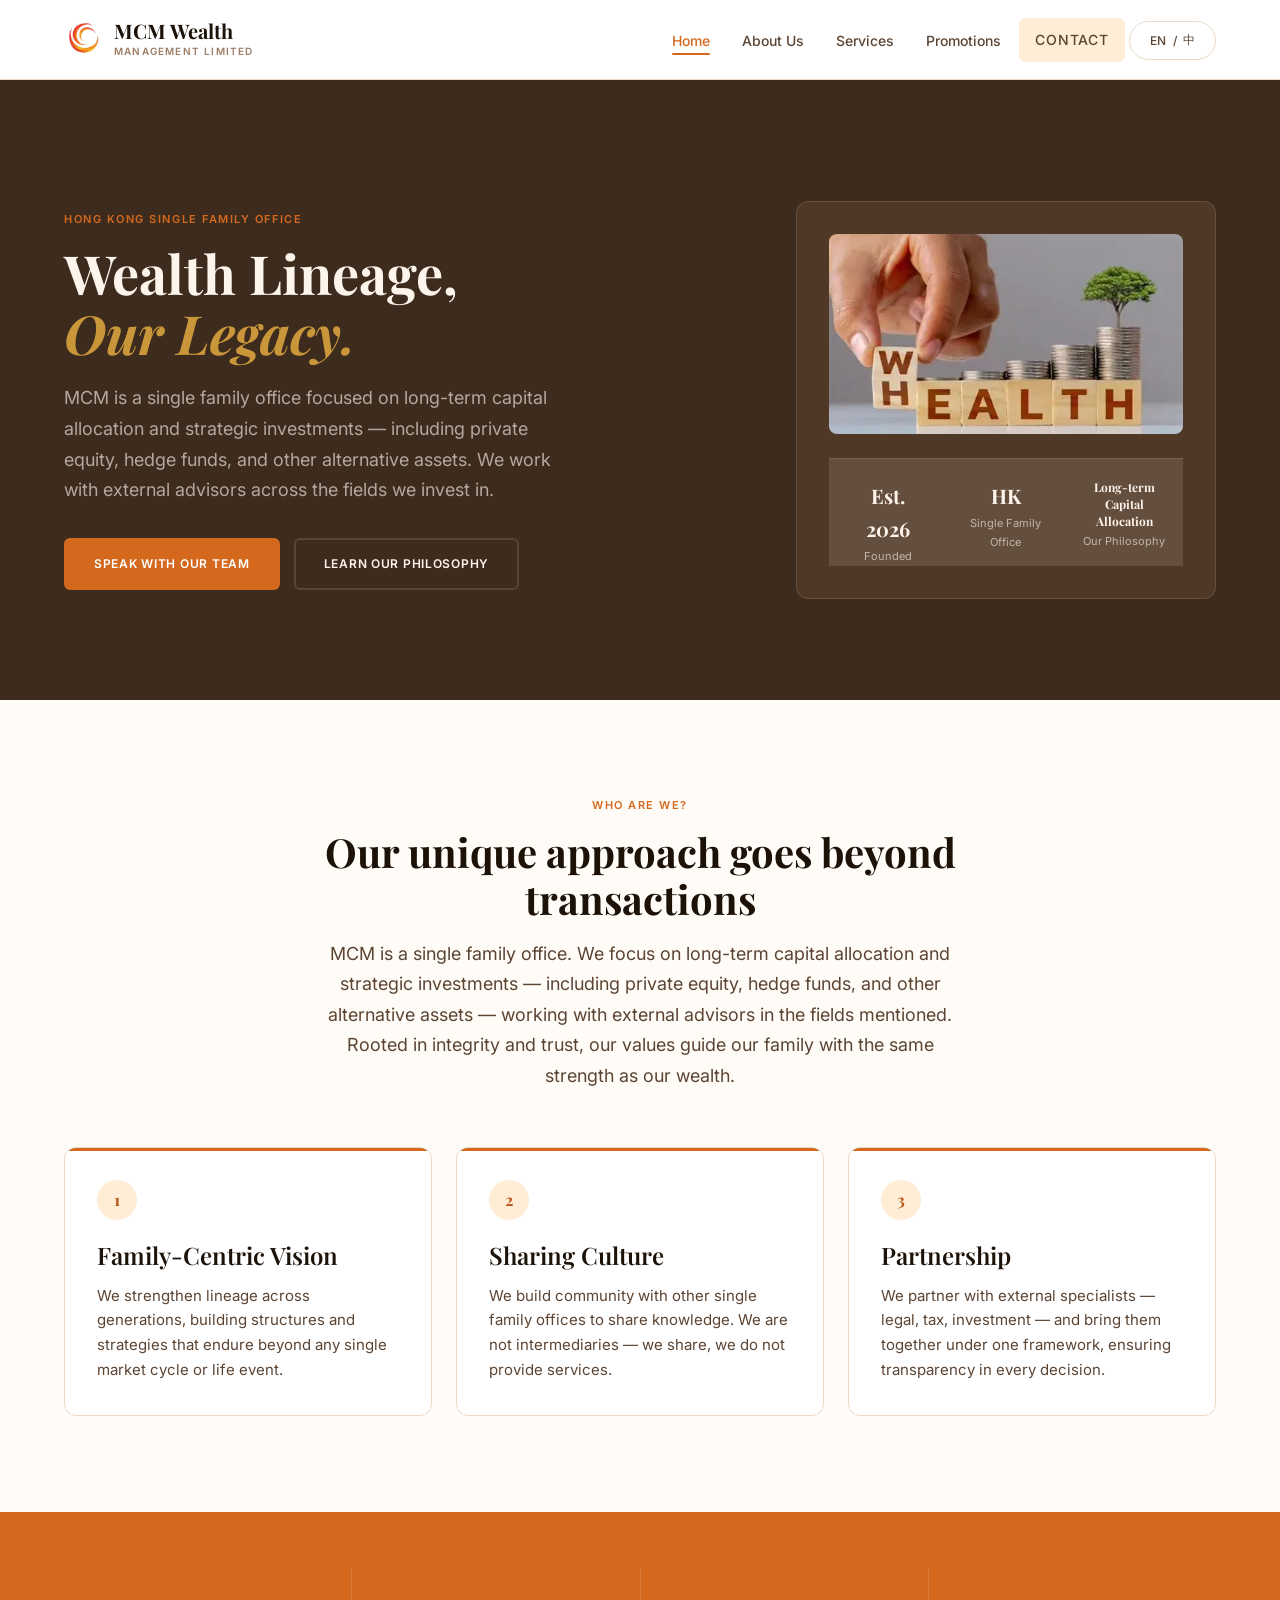
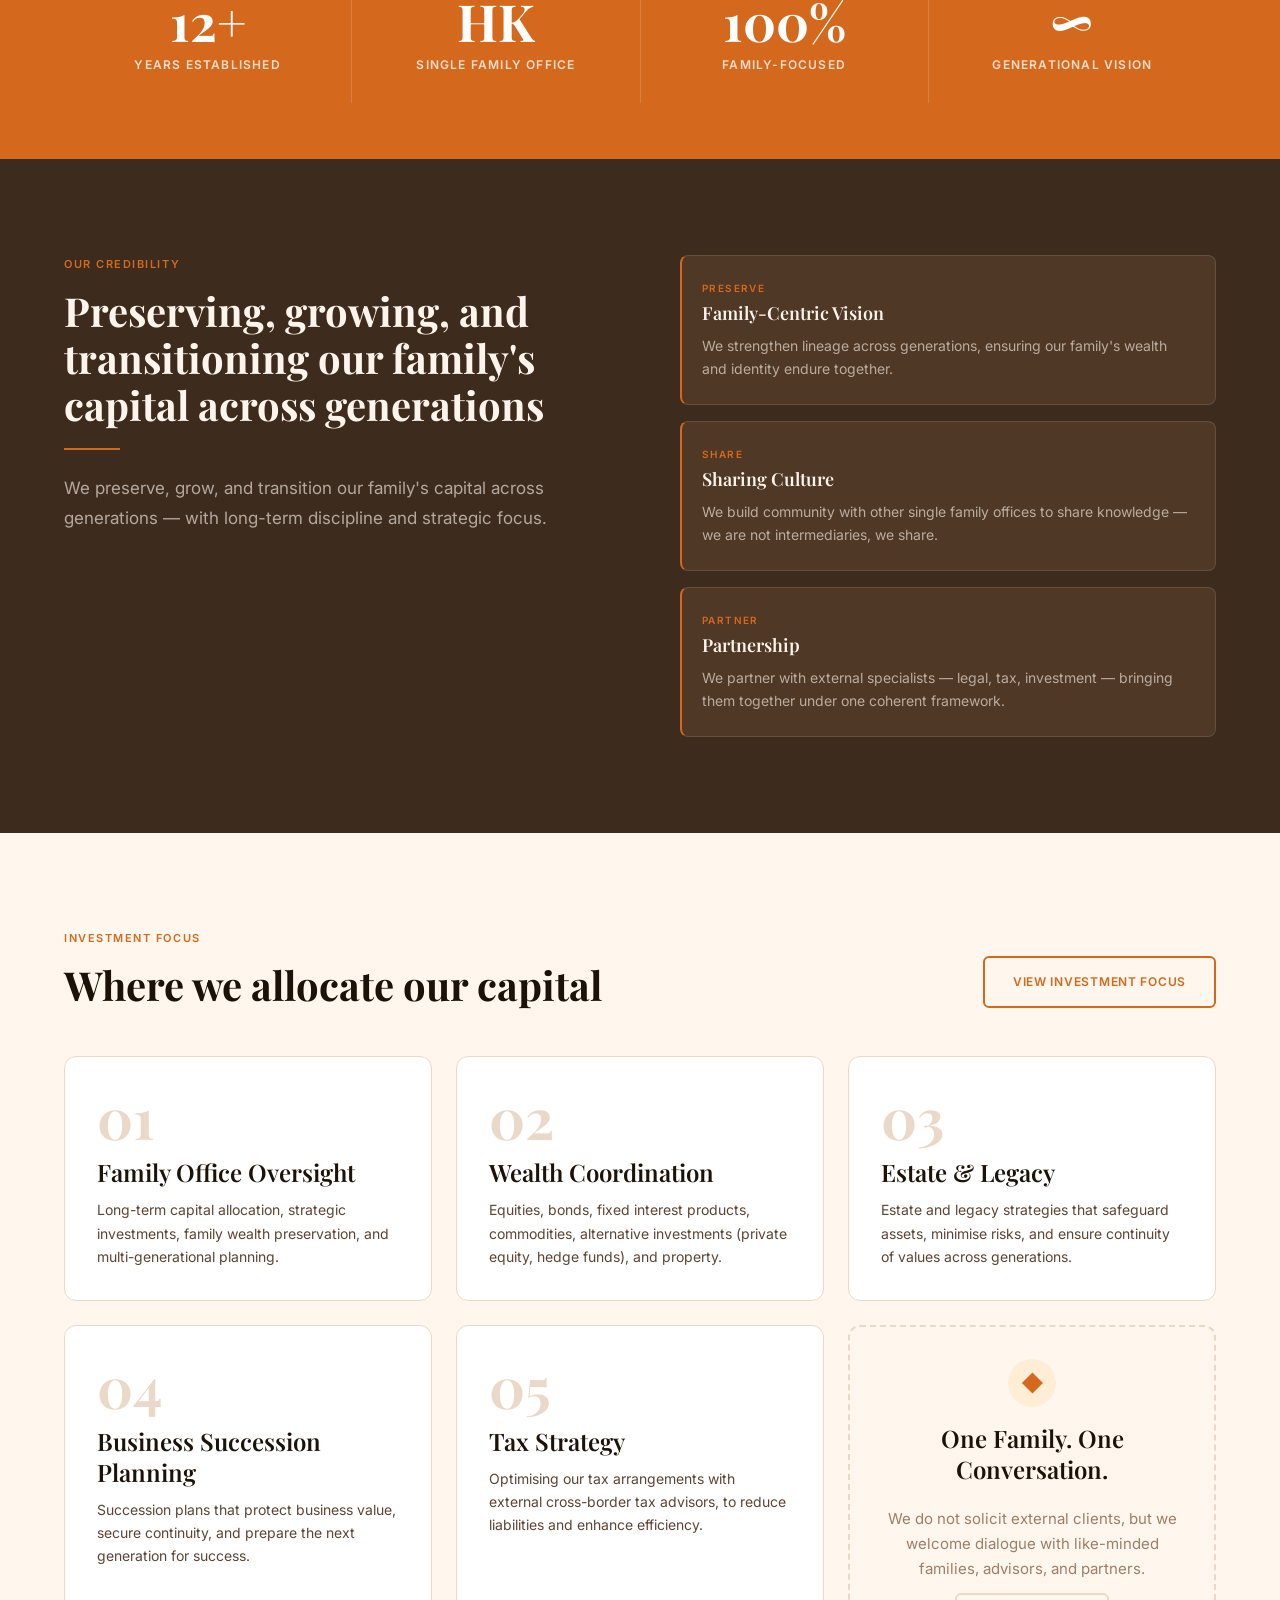
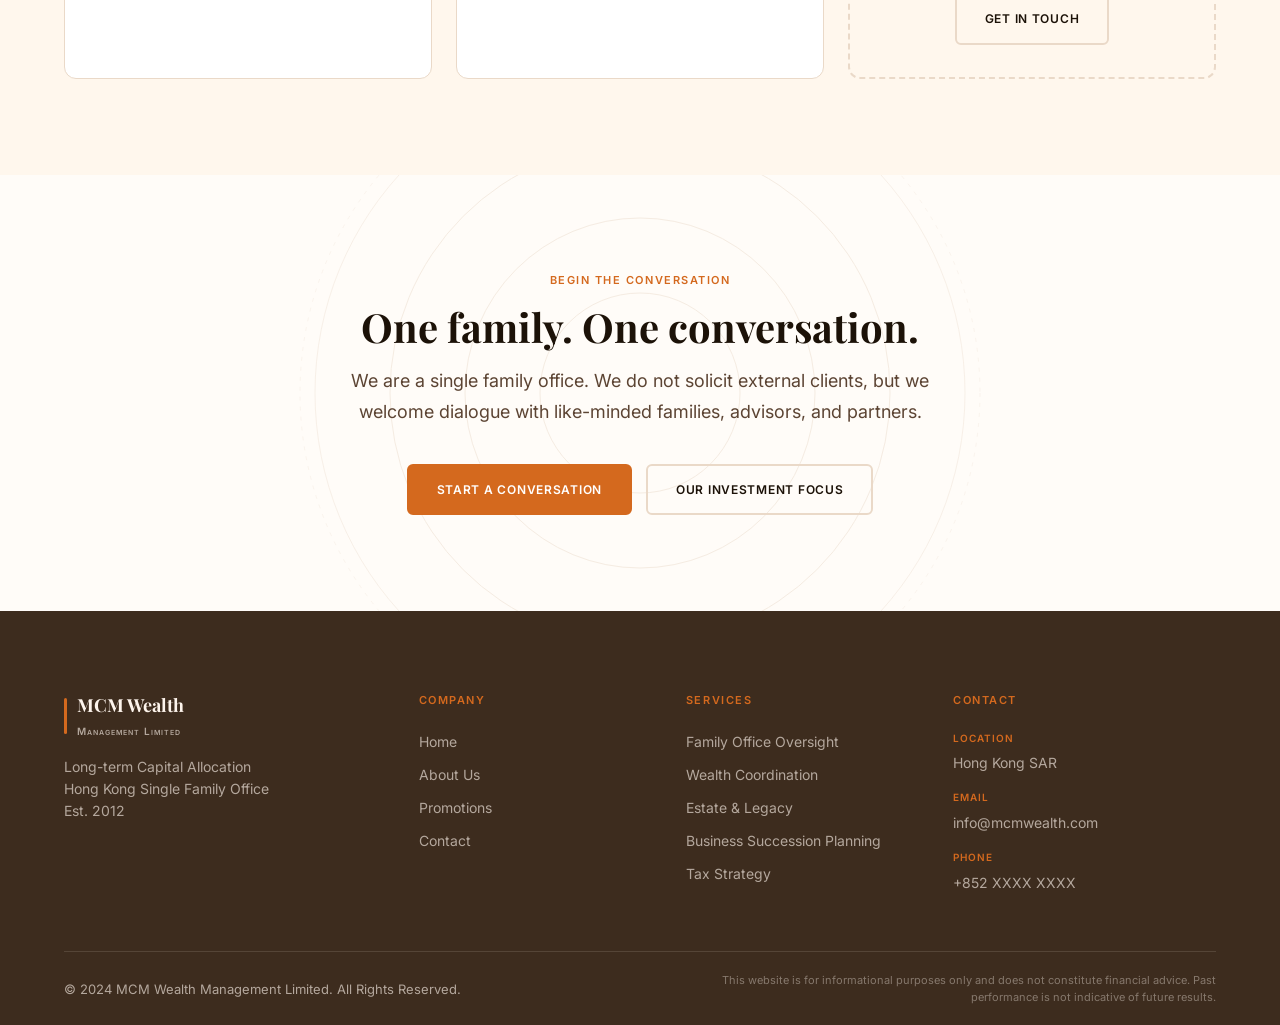
==== preview/index.html @ d968ff4a "Restyle Translate button as outlined language pill (EN / 中) Matches the requested reference design —" ====
<!DOCTYPE html>
<html lang="en">
<head>
<meta charset="UTF-8">
<meta name="viewport" content="width=device-width, initial-scale=1">
<title>MCM Wealth Management — Home</title>
<link rel="preconnect" href="https://fonts.googleapis.com">
<link rel="preconnect" href="https://fonts.gstatic.com" crossorigin>
<link href="https://fonts.googleapis.com/css2?family=Playfair+Display:ital,wght@0,600;0,700;1,400;1,600;1,700&family=Inter:wght@400;500;600&display=swap" rel="stylesheet">
<link rel="stylesheet" href="assets/css/main.css">
</head>
<body>

<!-- HEADER -->
<header class="site-header" role="banner">
  <div class="container">
    <div class="header-inner">
      <a href="index.html" class="site-logo" aria-label="MCM Wealth – Home">
        <img class="logo-mark" src="assets/images/logo_icon.jpg" alt="" aria-hidden="true">
        <span class="logo-text">
          <span class="logo-name">MCM Wealth</span>
          <span class="logo-sub">Management Limited</span>
        </span>
      </a>
      <nav class="header-nav" role="navigation" aria-label="Primary Navigation" id="primary-navigation">
        <ul id="primary-menu" class="nav-menu" role="menubar">
          <li class="current-menu-item"><a href="index.html">Home</a></li>
          <li><a href="about.html">About Us</a></li>
          <li><a href="services.html">Services</a></li>
          <li><a href="promotions.html">Promotions</a></li>
          <li><a href="contact.html" class="btn btn-nav">Contact</a></li>
          <li><button type="button" class="btn-translate" aria-label="Translate this page" onclick="alert('Language selection coming soon.')"><span>EN</span> / <span>中</span></button></li>
        </ul>
      </nav>
      <button class="nav-toggle" aria-controls="primary-navigation" aria-expanded="false" aria-label="Toggle navigation">
        <span></span><span></span><span></span>
      </button>
    </div>
  </div>
</header>

<!-- HERO -->
<section class="hero-home" aria-label="Hero">
  <div class="container">
    <div class="hero-home-inner">
      <div class="hero-home-content">
        <span class="eyebrow reveal">Hong Kong Single Family Office</span>
        <h1 class="reveal reveal-delay-1">Wealth Lineage,<br><em class="accent-gold">Our Legacy.</em></h1>
        <p class="reveal reveal-delay-2">MCM is a single family office focused on long-term capital allocation and strategic investments — including private equity, hedge funds, and other alternative assets. We work with external advisors across the fields we invest in.</p>
        <div class="btn-group reveal reveal-delay-3">
          <a href="contact.html" class="btn btn-primary">Speak with our team</a>
          <a href="about.html" class="btn btn-ghost-dark">Learn our philosophy</a>
        </div>
      </div>
      <div class="hero-visual-card reveal reveal-delay-2">
        <img class="hero-skyline" src="assets/images/hero_wealth.png" alt="Wooden blocks spelling WEALTH beside a coin stack with a growing tree, symbolising long-term capital growth" style="object-fit:cover; height:200px; border-radius:8px;">

        <div class="hero-info-strip">
          <div class="hero-info-item">
            <span class="value">Est.<br>2026</span>
            <span class="label">Founded</span>
          </div>
          <div class="hero-info-item">
            <span class="value">HK</span>
            <span class="label">Single Family Office</span>
          </div>
          <div class="hero-info-item">
            <span class="value" style="font-size:12px;line-height:1.4;">Long-term Capital<br>Allocation</span>
            <span class="label">Our Philosophy</span>
          </div>
        </div>
      </div>
    </div>
  </div>
</section>

<!-- WHO WE ARE -->
<section class="section" aria-labelledby="who-we-are-heading">
  <div class="container">
    <div class="section-intro text-center reveal">
      <span class="eyebrow">Who Are We?</span>
      <h2 id="who-we-are-heading">Our unique approach goes beyond transactions</h2>
      <p>MCM is a single family office. We focus on long-term capital allocation and strategic investments — including private equity, hedge funds, and other alternative assets — working with external advisors in the fields mentioned. Rooted in integrity and trust, our values guide our family with the same strength as our wealth.</p>
    </div>
    <div class="cards-3col">
      <div class="value-card reveal reveal-delay-1">
        <div class="value-card-badge">1</div>
        <h3>Family-Centric Vision</h3>
        <p>We strengthen lineage across generations, building structures and strategies that endure beyond any single market cycle or life event.</p>
      </div>
      <div class="value-card reveal reveal-delay-2">
        <div class="value-card-badge">2</div>
        <h3>Sharing Culture</h3>
        <p>We build community with other single family offices to share knowledge. We are not intermediaries — we share, we do not provide services.</p>
      </div>
      <div class="value-card reveal reveal-delay-3">
        <div class="value-card-badge">3</div>
        <h3>Partnership</h3>
        <p>We partner with external specialists — legal, tax, investment — and bring them together under one framework, ensuring transparency in every decision.</p>
      </div>
    </div>
  </div>
</section>

<!-- STATS BAND -->
<div class="stats-band" role="region" aria-label="Key facts">
  <div class="container">
    <div class="stats-band-grid">
      <div class="stat-item reveal"><span class="stat-value">12+</span><span class="stat-label">Years Established</span></div>
      <div class="stat-item reveal reveal-delay-1"><span class="stat-value">HK</span><span class="stat-label">Single Family Office</span></div>
      <div class="stat-item reveal reveal-delay-2"><span class="stat-value">100%</span><span class="stat-label">Family-Focused</span></div>
      <div class="stat-item reveal reveal-delay-3"><span class="stat-value">&#8734;</span><span class="stat-label">Generational Vision</span></div>
    </div>
  </div>
</div>

<!-- CREDIBILITY -->
<section class="section--dark" aria-labelledby="credibility-heading">
  <div class="container">
    <div class="credibility-inner">
      <div class="credibility-left reveal">
        <span class="eyebrow">Our Credibility</span>
        <h2 id="credibility-heading">Preserving, growing, and transitioning our family's capital across generations</h2>
        <div class="credibility-divider"></div>
        <p>We preserve, grow, and transition our family's capital across generations — with long-term discipline and strategic focus.</p>
      </div>
      <div class="credibility-cards reveal reveal-delay-2">
        <div class="cred-card">
          <span class="tag">Preserve</span>
          <h3>Family-Centric Vision</h3>
          <p>We strengthen lineage across generations, ensuring our family's wealth and identity endure together.</p>
        </div>
        <div class="cred-card">
          <span class="tag">Share</span>
          <h3>Sharing Culture</h3>
          <p>We build community with other single family offices to share knowledge — we are not intermediaries, we share.</p>
        </div>
        <div class="cred-card">
          <span class="tag">Partner</span>
          <h3>Partnership</h3>
          <p>We partner with external specialists — legal, tax, investment — bringing them together under one coherent framework.</p>
        </div>
      </div>
    </div>
  </div>
</section>

<!-- SERVICES PREVIEW -->
<section class="section--alt" aria-labelledby="services-heading">
  <div class="container">
    <div class="section-header reveal">
      <div>
        <span class="eyebrow">Investment Focus</span>
        <h2 id="services-heading">Where we allocate our capital</h2>
      </div>
      <a href="services.html" class="btn btn-ghost-pale">View investment focus</a>
    </div>
    <div class="services-grid">
      <div class="service-card reveal reveal-delay-1">
        <span class="service-card-number">01</span>
        <h3>Family Office Oversight</h3>
        <p>Long-term capital allocation, strategic investments, family wealth preservation, and multi-generational planning.</p>
      </div>
      <div class="service-card reveal reveal-delay-2">
        <span class="service-card-number">02</span>
        <h3>Wealth Coordination</h3>
        <p>Equities, bonds, fixed interest products, commodities, alternative investments (private equity, hedge funds), and property.</p>
      </div>
      <div class="service-card reveal reveal-delay-3">
        <span class="service-card-number">03</span>
        <h3>Estate &amp; Legacy</h3>
        <p>Estate and legacy strategies that safeguard assets, minimise risks, and ensure continuity of values across generations.</p>
      </div>
      <div class="service-card reveal reveal-delay-1">
        <span class="service-card-number">04</span>
        <h3>Business Succession Planning</h3>
        <p>Succession plans that protect business value, secure continuity, and prepare the next generation for success.</p>
      </div>
      <div class="service-card reveal reveal-delay-2">
        <span class="service-card-number">05</span>
        <h3>Tax Strategy</h3>
        <p>Optimising our tax arrangements with external cross-border tax advisors, to reduce liabilities and enhance efficiency.</p>
      </div>
      <div class="service-card service-card-bespoke reveal reveal-delay-3">
        <div class="bespoke-icon" aria-hidden="true">&#9670;</div>
        <h3>One Family. One Conversation.</h3>
        <p>We do not solicit external clients, but we welcome dialogue with like-minded families, advisors, and partners.</p>
        <a href="contact.html" class="btn btn-ghost">Get in touch</a>
      </div>
    </div>
  </div>
</section>

<!-- CTA BAND -->
<section class="cta-band" aria-labelledby="cta-heading">
  <svg class="cta-band-circles" viewBox="0 0 700 700" fill="none" xmlns="http://www.w3.org/2000/svg" aria-hidden="true">
    <circle cx="350" cy="350" r="100" stroke="#EAD9C8" stroke-width="1"/>
    <circle cx="350" cy="350" r="175" stroke="#EAD9C8" stroke-width="1"/>
    <circle cx="350" cy="350" r="250" stroke="#EAD9C8" stroke-width="1"/>
    <circle cx="350" cy="350" r="325" stroke="#EAD9C8" stroke-width="0.75"/>
    <circle cx="350" cy="350" r="340" stroke="#EAD9C8" stroke-width="0.5" stroke-dasharray="4 6"/>
  </svg>
  <div class="cta-band-content reveal">
    <span class="eyebrow">Begin the Conversation</span>
    <h2 id="cta-heading">One family. One conversation.</h2>
    <p>We are a single family office. We do not solicit external clients, but we welcome dialogue with like-minded families, advisors, and partners.</p>
    <div class="btn-group" style="justify-content:center;">
      <a href="contact.html" class="btn btn-primary">Start a conversation</a>
      <a href="services.html" class="btn btn-ghost">Our investment focus</a>
    </div>
  </div>
</section>

<!-- FOOTER -->
<footer class="site-footer" role="contentinfo">
  <div class="container">
    <div class="footer-grid">
      <div class="footer-logo-col">
        <div class="footer-logo-brand">
          <span class="logo-bar" style="height:36px;" aria-hidden="true"></span>
          <span class="logo-text">
            <span class="footer-logo-name">MCM Wealth</span>
            <span class="footer-logo-sub">Management Limited</span>
          </span>
        </div>
        <p class="footer-tagline">Long-term Capital Allocation<br>Hong Kong Single Family Office<br>Est. 2012</p>
      </div>
      <div class="footer-col">
        <span class="footer-col-title">Company</span>
        <nav class="footer-links">
          <a href="index.html">Home</a>
          <a href="about.html">About Us</a>
          <a href="promotions.html">Promotions</a>
          <a href="contact.html">Contact</a>
        </nav>
      </div>
      <div class="footer-col">
        <span class="footer-col-title">Services</span>
        <nav class="footer-links">
          <a href="services.html">Family Office Oversight</a>
          <a href="services.html">Wealth Coordination</a>
          <a href="services.html">Estate &amp; Legacy</a>
          <a href="services.html">Business Succession Planning</a>
          <a href="services.html">Tax Strategy</a>
        </nav>
      </div>
      <div class="footer-col">
        <span class="footer-col-title">Contact</span>
        <div class="footer-contact-items">
          <div class="footer-contact-item"><span class="flabel">Location</span><span class="fvalue">Hong Kong SAR</span></div>
          <div class="footer-contact-item"><span class="flabel">Email</span><span class="fvalue"><a href="mailto:info@mcmwealth.com" style="color:inherit;">info@mcmwealth.com</a></span></div>
          <div class="footer-contact-item"><span class="flabel">Phone</span><span class="fvalue">+852 XXXX XXXX</span></div>
        </div>
      </div>
    </div>
    <div class="footer-bottom">
      <p class="copyright">&copy; 2024 MCM Wealth Management Limited. All Rights Reserved.</p>
      <p class="disclaimer">This website is for informational purposes only and does not constitute financial advice. Past performance is not indicative of future results.</p>
    </div>
  </div>
</footer>

<script src="assets/js/main.js" defer></script>
</body>
</html>
---- preview/assets/css/main.css ----
/* ═══════════════════════════════════════════════════════════════════
   MCM WEALTH MANAGEMENT — Main Stylesheet
   ═══════════════════════════════════════════════════════════════════ */

/* ─────────────────────────────────────────
   1. Design Tokens
───────────────────────────────────────── */
:root {
    --bg-page:            #FFFCF8;
    --bg-alt:             #FFF7ED;
    --bg-dark:            #3D2C1E;
    --bg-dark-mid:        #4F3825;
    --orange:             #D4691E;
    --orange-hover:       #E07A30;
    --orange-deep:        #B85516;
    --orange-pale:        #FFEDD5;
    --orange-soft:        #FED7AA;
    --gold:               #C9963A;
    --text-primary:       #1C1208;
    --text-mid:           #5C4433;
    --text-muted:         #9C7E68;
    --text-on-dark:       #FDF4EC;
    --text-on-dark-muted: rgba(253,244,236,0.62);
    --line:               #EAD9C8;
    --line-dark:          rgba(253,244,236,0.12);

    --font-heading: 'Playfair Display', Georgia, serif;
    --font-body:    'Inter', system-ui, sans-serif;

    --container-max: 1200px;
    --section-py:    96px;
    --radius:        12px;
    --radius-sm:     8px;
    --shadow-card:   0 2px 20px rgba(61,44,30,0.08);
    --shadow-hover:  0 8px 32px rgba(61,44,30,0.14);
    --transition:    0.22s ease;
}

/* ─────────────────────────────────────────
   2. Reset & Base
───────────────────────────────────────── */
*, *::before, *::after { box-sizing: border-box; margin: 0; padding: 0; }

html { scroll-behavior: smooth; }

body {
    font-family:      var(--font-body);
    font-size:        16px;
    line-height:      1.65;
    color:            var(--text-primary);
    background-color: var(--bg-page);
    -webkit-font-smoothing: antialiased;
    padding-top:      80px; /* sticky header offset */
}

img { max-width: 100%; height: auto; display: block; }
a   { color: inherit; text-decoration: none; }
ul  { list-style: none; }

/* ─────────────────────────────────────────
   3. Typography Scale
───────────────────────────────────────── */
h1, h2, h3, h4 {
    font-family: var(--font-heading);
    color:       var(--text-primary);
    line-height: 1.12;
}

h1 { font-size: clamp(38px, 5vw, 54px); font-weight: 700; line-height: 1.12; }
h2 { font-size: clamp(28px, 4vw, 40px); font-weight: 700; line-height: 1.18; }
h3 { font-size: clamp(18px, 2.2vw, 24px); font-weight: 600; line-height: 1.3; }
h4 { font-size: 18px; font-weight: 600; }

p { line-height: 1.7; }

.body-l { font-size: 18px; line-height: 1.7; }
.body-m { font-size: 16px; line-height: 1.65; }
.body-s { font-size: 14px; line-height: 1.6; }

.eyebrow {
    font-family:    var(--font-body);
    font-size:      11px;
    font-weight:    600;
    letter-spacing: 0.14em;
    text-transform: uppercase;
    color:          var(--orange);
    display:        block;
    margin-bottom:  14px;
}

.accent-gold {
    font-style: italic;
    color:      var(--gold);
}

/* ─────────────────────────────────────────
   4. Layout Utilities
───────────────────────────────────────── */
.container {
    max-width:   var(--container-max);
    margin:      0 auto;
    padding:     0 24px;
}

.section         { padding: var(--section-py) 0; background: var(--bg-page); }
.section--alt    { padding: var(--section-py) 0; background: var(--bg-alt); }
.section--dark   { padding: var(--section-py) 0; background: var(--bg-dark); }
.section--orange { padding: 64px 0;               background: var(--orange); }
.section--white  { padding: var(--section-py) 0; background: #fff; }

.section-header  { display: flex; align-items: flex-end; justify-content: space-between; margin-bottom: 48px; gap: 24px; }
.section-header h2 { margin: 0; }

.text-center { text-align: center; }
.mb-8  { margin-bottom: 8px; }
.mb-12 { margin-bottom: 12px; }
.mb-16 { margin-bottom: 16px; }
.mb-24 { margin-bottom: 24px; }
.mb-32 { margin-bottom: 32px; }
.mb-48 { margin-bottom: 48px; }
.mt-32 { margin-top: 32px; }

/* ─────────────────────────────────────────
   5. Buttons
───────────────────────────────────────── */
.btn {
    display:         inline-flex;
    align-items:     center;
    gap:             8px;
    font-family:     var(--font-body);
    font-size:       12px;
    font-weight:     600;
    letter-spacing:  0.06em;
    text-transform:  uppercase;
    padding:         14px 28px;
    border-radius:   6px;
    border:          2px solid transparent;
    cursor:          pointer;
    transition:      transform var(--transition), box-shadow var(--transition), background var(--transition), border-color var(--transition), color var(--transition);
    white-space:     nowrap;
}

.btn:hover { transform: translateY(-2px); }

.btn-primary {
    background:  var(--orange);
    color:       #fff;
    border-color: var(--orange);
}
.btn-primary:hover {
    background:  var(--orange-hover);
    border-color: var(--orange-hover);
    box-shadow:  0 6px 20px rgba(212,105,30,0.35);
}
.btn-primary:active { background: var(--orange-deep); border-color: var(--orange-deep); }

.btn-ghost {
    background:  transparent;
    color:       var(--text-primary);
    border-color: var(--line);
}
.btn-ghost:hover { border-color: var(--orange); color: var(--orange); }

.btn-ghost-dark {
    background:  transparent;
    color:       var(--text-on-dark);
    border-color: var(--line-dark);
}
.btn-ghost-dark:hover { border-color: var(--orange); color: var(--orange); }

.btn-ghost-pale {
    background:  transparent;
    color:       var(--orange);
    border-color: var(--orange);
}
.btn-ghost-pale:hover { background: var(--orange-pale); }

.btn-nav {
    background:   var(--orange-pale);
    color:        var(--orange-deep);
    border-color: var(--orange-pale);
    border-radius: 100px;
    padding:      10px 20px;
    font-size:    11px;
}
.btn-nav:hover { background: var(--orange-soft); border-color: var(--orange-soft); }

.btn-translate {
    display: inline-flex;
    align-items: center;
    gap: 6px;
    padding: 10px 20px;
    font-size: 12px;
    font-weight: 500;
    letter-spacing: 0.02em;
    border-radius: 100px;
    border: 1px solid var(--line);
    background: transparent;
    color: var(--text-mid);
    cursor: pointer;
    font-family: inherit;
    transition: var(--transition);
}
.btn-translate:hover {
    border-color: var(--orange);
    color: var(--orange-deep);
    background: var(--orange-pale);
}

.btn-group { display: flex; align-items: center; gap: 14px; flex-wrap: wrap; }

/* ─────────────────────────────────────────
   6. Scroll Reveal Animation
───────────────────────────────────────── */
.reveal {
    opacity:    0;
    transform:  translateY(22px);
    transition: opacity 0.65s ease, transform 0.65s ease;
}
.reveal.in {
    opacity:   1;
    transform: translateY(0);
}
.reveal-delay-1 { transition-delay: 0.1s; }
.reveal-delay-2 { transition-delay: 0.2s; }
.reveal-delay-3 { transition-delay: 0.3s; }
.reveal-delay-4 { transition-delay: 0.4s; }
.reveal-delay-5 { transition-delay: 0.5s; }

/* ─────────────────────────────────────────
   7. Site Header
───────────────────────────────────────── */
.site-header {
    position:         fixed;
    top:              0;
    left:             0;
    right:            0;
    z-index:          1000;
    height:           80px;
    background:       #fff;
    border-bottom:    1px solid var(--line);
    box-shadow:       0 1px 8px rgba(61,44,30,0.06);
    transition:       box-shadow var(--transition), background var(--transition);
}
.site-header.scrolled {
    box-shadow: 0 2px 20px rgba(61,44,30,0.14);
    background: rgba(255,255,255,0.97);
    backdrop-filter: blur(8px);
}

.header-inner {
    display:     flex;
    align-items: center;
    justify-content: space-between;
    height:      80px;
}

/* Logo */
.site-logo {
    display:     flex;
    align-items: center;
    gap:         12px;
    flex-shrink: 0;
}
.logo-mark {
    width:         38px;
    height:        38px;
    object-fit:    contain;
    flex-shrink:   0;
    display:       block;
    margin-top:    -8px;
}

/* Service detail images */
.service-image {
    width: 240px;
    max-width: 240px;
    height: auto;
    margin-left: 20px;
    margin-bottom: 12px;
    display: block;
    object-fit: cover;
    border-radius: 8px;
}

@media (max-width: 768px) {
    .service-image {
        width: 100%;
        max-width: 100%;
        margin-left: 0;
        margin-bottom: 18px;
    }
}
/* Carousel for services hero */
.hero-carousel { display: block; }
.carousel { position: relative; width: 100%; height: 420px; overflow: hidden; }
.carousel-track { display: flex; position: relative; width: 100%; height: 100%; transition: transform 520ms cubic-bezier(0.22,0.9,0.36,1); will-change: transform; }
.carousel-slide { position: relative; min-width: 100%; height: 100%; flex: 0 0 100%; display: flex; align-items: center; justify-content: center; }
.carousel-img { width: 100%; height: 100%; object-fit: cover; border-radius: 16px; display: block; transform: none; }
.carousel-btn { display: none; }
.carousel-btn:focus { outline: 3px solid rgba(201,135,60,0.18); }
.carousel-dots { position: absolute; left: 50%; transform: translateX(-50%); bottom: -18px; display: flex; gap: 8px; }
.carousel-dots button { width: 10px; height: 10px; background: var(--line); border-radius: 50%; border: 0; padding: 0; cursor: pointer; }
.carousel-dots button.active { background: var(--orange); box-shadow: 0 2px 6px rgba(196,129,60,0.16); }

@media (max-width: 768px) {
    .hero-carousel { width: 100%; order: 3; margin-top: 18px; }
    .carousel { height: 315px; }
    .carousel-btn.prev { left: 8px; }
    .carousel-btn.next { right: 8px; }
    .carousel-dots { bottom: -14px; }
    /* ensure image fills but with smaller height to reduce cropping on narrow screens */
    .carousel-img { transform: none; border-radius: 12px; }
}

@media (prefers-reduced-motion: reduce) {
    .carousel-slide { transition: none; }
}
.logo-bar {
    width:         3px;
    height:        44px;
    background:    var(--orange);
    border-radius: 2px;
    flex-shrink:   0;
}
.logo-text { display: flex; flex-direction: column; gap: 2px; }
.logo-name {
    font-family:  var(--font-heading);
    font-weight:  700;
    font-size:    20px;
    color:        var(--text-primary);
    line-height:  1;
}
.logo-sub {
    font-family:    var(--font-body);
    font-size:      10px;
    font-weight:    600;
    letter-spacing: 0.12em;
    text-transform: uppercase;
    color:          var(--text-muted);
    font-variant:   small-caps;
}

/* Nav */
.nav-menu {
    display:     flex;
    align-items: center;
    gap:         4px;
}
.nav-menu li a {
    font-family:    var(--font-body);
    font-size:      14px;
    font-weight:    500;
    color:          var(--text-mid);
    padding:        8px 14px;
    border-radius:  6px;
    position:       relative;
    transition:     color var(--transition);
}
.nav-menu li a::after {
    content:    '';
    position:   absolute;
    bottom:     2px;
    left:       14px;
    right:      14px;
    height:     2px;
    background: var(--orange);
    transform:  scaleX(0);
    transition: transform var(--transition);
    border-radius: 2px;
}
.nav-menu li a:hover,
.nav-menu li.current-menu-item a { color: var(--orange); }
.nav-menu li.current-menu-item a::after,
.nav-menu li a:hover::after { transform: scaleX(1); }
.nav-menu li:last-child a::after { display: none; }

/* Hamburger */
.nav-toggle {
    display:    none;
    flex-direction: column;
    gap:        5px;
    cursor:     pointer;
    padding:    8px;
    background: none;
    border:     none;
}
.nav-toggle span {
    display:       block;
    width:         22px;
    height:        2px;
    background:    var(--text-primary);
    border-radius: 2px;
    transition:    transform var(--transition), opacity var(--transition);
}

/* Mobile menu open state */
.nav-open .nav-toggle span:nth-child(1) { transform: translateY(7px) rotate(45deg); }
.nav-open .nav-toggle span:nth-child(2) { opacity: 0; }
.nav-open .nav-toggle span:nth-child(3) { transform: translateY(-7px) rotate(-45deg); }

/* ─────────────────────────────────────────
   8. Hero — Home
───────────────────────────────────────── */
.hero-home {
    background: var(--bg-dark);
    min-height: 620px;
    display:    flex;
    align-items: center;
    padding:    100px 0 80px;
    overflow:   hidden;
}
.hero-home .container { width: 100%; }

.hero-home-inner {
    display:    grid;
    grid-template-columns: 1fr 420px;
    gap:        64px;
    align-items: center;
}

.hero-home-content h1 { color: var(--text-on-dark); }
.hero-home-content p  { color: var(--text-on-dark-muted); font-size: 18px; margin: 20px 0 32px; max-width: 520px; line-height: 1.7; }

/* HK Skyline card */
.hero-visual-card {
    background:    var(--bg-dark-mid);
    border-radius: var(--radius);
    padding:       32px;
    border:        1px solid var(--line-dark);
}
.hero-skyline { width: 100%; display: block; }
.hero-info-strip {
    display:        grid;
    grid-template-columns: repeat(3,1fr);
    gap:            1px;
    background:     var(--line-dark);
    margin-top:     24px;
    border-top:     1px solid var(--line-dark);
    padding-top:    20px;
}
.hero-info-item { text-align: center; padding: 0 8px; }
.hero-info-item .value {
    font-family: var(--font-heading);
    font-size:   20px;
    font-weight: 700;
    color:       var(--text-on-dark);
    display:     block;
}
.hero-info-item .label {
    font-size:  11px;
    color:      var(--text-on-dark-muted);
    margin-top: 2px;
    display:    block;
}

/* ─────────────────────────────────────────
   9. Hero — Interior Pages
───────────────────────────────────────── */
.hero-page {
    padding: 80px 0;
    background: var(--bg-alt);
    border-bottom: 1px solid var(--line);
}
.hero-page--dark {
    padding: 80px 0;
    background: var(--bg-dark);
}
.hero-page h1 { max-width: 720px; }
.hero-page--dark h1 { color: var(--text-on-dark); }
.hero-page--dark p  { color: var(--text-on-dark-muted); }
.hero-page p { max-width: 600px; margin-top: 16px; font-size: 18px; color: var(--text-mid); }

/* ─────────────────────────────────────────
   10. Who We Are / Value Cards
───────────────────────────────────────── */
.section-intro { max-width: 640px; margin: 0 auto 56px; }
.section-intro p { font-size: 18px; color: var(--text-mid); margin-top: 16px; }

.cards-3col {
    display: grid;
    grid-template-columns: repeat(3, 1fr);
    gap: 24px;
}

.value-card {
    background:    #fff;
    border-radius: var(--radius);
    border:        1px solid var(--line);
    padding:       32px;
    position:      relative;
    overflow:      hidden;
    transition:    transform var(--transition), box-shadow var(--transition);
}
.value-card::before {
    content:    '';
    position:   absolute;
    top:        0; left: 0; right: 0;
    height:     3px;
    background: var(--orange);
}
.value-card:hover {
    transform:  translateY(-4px);
    box-shadow: var(--shadow-hover);
}
.value-card-badge {
    display:         inline-flex;
    align-items:     center;
    justify-content: center;
    width:           40px;
    height:          40px;
    border-radius:   50%;
    background:      var(--orange-pale);
    color:           var(--orange-deep);
    font-family:     var(--font-heading);
    font-weight:     700;
    font-size:       16px;
    margin-bottom:   20px;
}
.value-card h3 { margin-bottom: 12px; }
.value-card p  { color: var(--text-mid); font-size: 15px; line-height: 1.65; }

/* ─────────────────────────────────────────
   11. Stats Band
───────────────────────────────────────── */
.stats-band {
    background: var(--orange);
    padding:    56px 0;
}
.stats-band-grid {
    display:             grid;
    grid-template-columns: repeat(4,1fr);
    gap:                 1px;
    background:          rgba(255,255,255,0.15);
}
.stat-item {
    background: var(--orange);
    padding:    28px 24px;
    text-align: center;
}
.stat-value {
    font-family: var(--font-heading);
    font-weight: 700;
    font-size:   clamp(36px, 4vw, 52px);
    color:       #fff;
    display:     block;
    line-height: 1;
}
.stat-label {
    font-family:    var(--font-body);
    font-size:      12px;
    font-weight:    600;
    letter-spacing: 0.1em;
    text-transform: uppercase;
    color:          rgba(255,255,255,0.78);
    margin-top:     8px;
    display:        block;
}

/* ─────────────────────────────────────────
   12. Credibility Section
───────────────────────────────────────── */
.credibility-inner {
    display:    grid;
    grid-template-columns: 1fr 1fr;
    gap:        80px;
    align-items: flex-start;
}
.credibility-left h2 { color: var(--text-on-dark); margin: 0 0 20px; }
.credibility-left p  { color: var(--text-on-dark-muted); font-size: 17px; line-height: 1.75; }
.credibility-divider {
    width:     56px;
    height:    2px;
    background: var(--orange);
    margin:    0 0 24px;
}
.credibility-cards { display: flex; flex-direction: column; gap: 16px; }

.cred-card {
    background:    var(--bg-dark-mid);
    border-radius: var(--radius-sm);
    border:        1px solid var(--line-dark);
    border-left:   2.5px solid var(--orange);
    padding:       24px 24px 24px 20px;
}
.cred-card .tag {
    font-size:      10px;
    font-weight:    600;
    letter-spacing: 0.14em;
    text-transform: uppercase;
    color:          var(--orange);
    display:        block;
    margin-bottom:  6px;
}
.cred-card h3 { color: var(--text-on-dark); font-size: 18px; margin-bottom: 8px; }
.cred-card p  { color: var(--text-on-dark-muted); font-size: 14px; line-height: 1.65; }

/* ─────────────────────────────────────────
   13. Services Preview Grid
───────────────────────────────────────── */
.services-grid {
    display: grid;
    grid-template-columns: repeat(3, 1fr);
    gap: 24px;
}

.service-card {
    background:    #fff;
    border-radius: var(--radius);
    border:        1px solid var(--line);
    padding:       32px;
    position:      relative;
    overflow:      hidden;
    transition:    border-color var(--transition), box-shadow var(--transition), transform var(--transition);
    cursor:        default;
}
.service-card::after {
    content:    '';
    position:   absolute;
    top:        0; left: 0;
    width:      3px;
    height:     100%;
    background: var(--orange);
    transform:  scaleY(0);
    transform-origin: top;
    transition: transform 0.3s ease;
}
.service-card:hover {
    border-color: var(--orange);
    box-shadow:   var(--shadow-hover);
    transform:    translateY(-2px);
}
.service-card:hover::after { transform: scaleY(1); }

.service-card-number {
    font-family: var(--font-heading);
    font-size:   56px;
    font-weight: 700;
    color:       var(--line);
    line-height: 1;
    margin-bottom: 12px;
    display:     block;
}
.service-card h3 { margin-bottom: 10px; }
.service-card p  { color: var(--text-mid); font-size: 14px; line-height: 1.65; }

.service-card-bespoke {
    border:        2px dashed var(--line);
    background:    transparent;
    display:       flex;
    flex-direction: column;
    align-items:   center;
    justify-content: center;
    text-align:    center;
    min-height:    200px;
    gap:           12px;
}
.service-card-bespoke:hover { border-color: var(--orange); }
.service-card-bespoke p { color: var(--text-muted); font-size: 15px; }
.bespoke-icon {
    width:         48px;
    height:        48px;
    border-radius: 50%;
    background:    var(--orange-pale);
    display:       flex;
    align-items:   center;
    justify-content: center;
    color:         var(--orange);
    font-size:     22px;
    margin-bottom: 4px;
}

/* ─────────────────────────────────────────
   14. CTA Band
───────────────────────────────────────── */
.cta-band {
    background: var(--bg-page);
    padding:    96px 0;
    position:   relative;
    overflow:   hidden;
    text-align: center;
}
.cta-band-circles {
    position:   absolute;
    top:        50%;
    left:       50%;
    transform:  translate(-50%, -50%);
    width:      700px;
    height:     700px;
    pointer-events: none;
    opacity:    0.45;
}
.cta-band-content { position: relative; z-index: 1; max-width: 600px; margin: 0 auto; }
.cta-band-content h2 { margin: 0 0 16px; }
.cta-band-content p  { color: var(--text-mid); font-size: 18px; margin-bottom: 36px; }

/* ─────────────────────────────────────────
   15. Services Page — Large Cards
───────────────────────────────────────── */
.services-list { display: flex; flex-direction: column; gap: 32px; }

.service-full-card {
    background:    #fff;
    border-radius: var(--radius);
    border:        1px solid var(--line);
    border-top:    3px solid var(--orange);
    padding:       40px 48px;
    display:       grid;
    grid-template-columns: 220px 1fr;
    gap:           48px;
    align-items:   start;
    transition:    box-shadow var(--transition);
}
.service-full-card:hover { box-shadow: var(--shadow-hover); }

.service-full-left .number {
    font-family: var(--font-heading);
    font-size:   80px;
    font-weight: 700;
    color:       var(--orange-pale);
    line-height: 1;
    display:     block;
    margin-bottom: 16px;
}
.service-full-left h3 { font-size: 22px; }

.service-full-right .teaser {
    font-family: var(--font-heading);
    font-style:  italic;
    font-size:   17px;
    color:       var(--text-mid);
    margin:      0 0 16px;
}
.service-full-right p { color: var(--text-mid); font-size: 15px; margin-bottom: 20px; }
.service-bullets { display: flex; flex-direction: column; gap: 8px; }
.service-bullets li {
    font-size:  14px;
    color:      var(--text-mid);
    padding-left: 18px;
    position:   relative;
}
.service-bullets li::before {
    content:    '—';
    position:   absolute;
    left:       0;
    color:      var(--orange);
    font-weight: 600;
}
.service-full-right .learn-more {
    display:     inline-flex;
    align-items: center;
    gap:         6px;
    color:       var(--orange);
    font-size:   13px;
    font-weight: 600;
    margin-top:  20px;
    transition:  gap var(--transition);
}
.service-full-right .learn-more:hover { gap: 10px; }

.services-grid-3col {
    display: grid;
    grid-template-columns: repeat(3, 1fr);
    gap: 24px;
    margin-top: 32px;
}

/* ─────────────────────────────────────────
   16. Promotions Page
───────────────────────────────────────── */
.promos-grid {
    display: grid;
    grid-template-columns: repeat(2, 1fr);
    gap: 24px;
}

.promo-card {
    background:    #fff;
    border-radius: var(--radius);
    border:        1px solid var(--line);
    border-left:   4px solid var(--orange);
    padding:       32px;
    display:       flex;
    flex-direction: column;
    gap:           12px;
    transition:    box-shadow var(--transition), transform var(--transition);
}
.promo-card:hover { box-shadow: var(--shadow-hover); transform: translateY(-2px); }

.promo-card-top { display: flex; align-items: flex-start; justify-content: space-between; gap: 12px; }
.promo-badge {
    background:    var(--orange-pale);
    color:         var(--orange-deep);
    font-size:     11px;
    font-weight:   700;
    letter-spacing: 0.05em;
    padding:       5px 12px;
    border-radius: 100px;
    white-space:   nowrap;
    flex-shrink:   0;
}
.promo-tag {
    font-size:      10px;
    font-weight:    600;
    letter-spacing: 0.12em;
    text-transform: uppercase;
    color:          var(--orange);
}
.promo-card h3 { font-size: 20px; margin: 0; }
.promo-subtitle {
    font-family:  var(--font-heading);
    font-style:   italic;
    font-size:    15px;
    color:        var(--orange);
}
.promo-card p { color: var(--text-mid); font-size: 15px; line-height: 1.65; }

.promo-highlight {
    background:    var(--orange-pale);
    color:         var(--orange-deep);
    font-size:     13px;
    font-weight:   500;
    padding:       12px 16px;
    border-radius: 6px;
    margin-top:    auto;
}

.terms-note { text-align: center; color: var(--text-muted); font-size: 13px; margin-top: 40px; }

/* ─────────────────────────────────────────
   17. About Page
───────────────────────────────────────── */
.philosophy-section {
    background: var(--bg-dark);
    padding:    96px 0;
    text-align: center;
}
.philosophy-quote {
    font-family: var(--font-heading);
    font-style:  italic;
    font-size:   clamp(28px, 4vw, 44px);
    color:       var(--gold);
    line-height: 1.3;
    max-width:   720px;
    margin:      0 auto 24px;
}
.philosophy-section p { color: var(--text-on-dark-muted); font-size: 17px; max-width: 580px; margin: 0 auto; }

.approach-grid {
    display: grid;
    grid-template-columns: repeat(4, 1fr);
    gap: 24px;
}
.approach-card {
    text-align:  center;
    padding:     32px 20px;
    background:  #fff;
    border-radius: var(--radius);
    border:      1px solid var(--line);
    transition:  transform var(--transition), box-shadow var(--transition);
}
.approach-card:hover { transform: translateY(-4px); box-shadow: var(--shadow-hover); }
.approach-number {
    width:           48px;
    height:          48px;
    border-radius:   50%;
    background:      var(--orange-pale);
    color:           var(--orange-deep);
    font-family:     var(--font-heading);
    font-weight:     700;
    font-size:       18px;
    display:         inline-flex;
    align-items:     center;
    justify-content: center;
    margin-bottom:   16px;
}
.approach-card h3 { font-size: 18px; margin-bottom: 12px; }
.approach-card p  { color: var(--text-mid); font-size: 14px; }

.mission-cards { display: grid; grid-template-columns: repeat(3,1fr); gap: 24px; }
.mission-card {
    background:    #fff;
    border:        1px solid var(--line);
    border-radius: var(--radius);
    padding:       32px;
    transition:    transform var(--transition), box-shadow var(--transition);
}
.mission-card:hover { transform: translateY(-4px); box-shadow: var(--shadow-hover); }
.mission-icon {
    width:           44px;
    height:          44px;
    border-radius:   50%;
    background:      var(--orange-pale);
    display:         inline-flex;
    align-items:     center;
    justify-content: center;
    color:           var(--orange);
    font-size:       20px;
    margin-bottom:   16px;
}
.mission-card h3 { margin-bottom: 10px; }
.mission-card p  { color: var(--text-mid); font-size: 15px; }

/* ─────────────────────────────────────────
   18. Contact Page
───────────────────────────────────────── */
.contact-layout {
    display: grid;
    grid-template-columns: 1fr 400px;
    gap: 64px;
    align-items: start;
}

.contact-details { margin-bottom: 48px; }
.contact-detail-item {
    display:     flex;
    gap:         16px;
    align-items: flex-start;
    margin-bottom: 24px;
}
.contact-icon {
    width:           40px;
    height:          40px;
    border-radius:   50%;
    background:      var(--orange-pale);
    display:         flex;
    align-items:     center;
    justify-content: center;
    color:           var(--orange);
    font-size:       16px;
    flex-shrink:     0;
}
.contact-detail-text .label { font-size: 11px; font-weight: 600; letter-spacing: 0.1em; text-transform: uppercase; color: var(--text-muted); display: block; margin-bottom: 4px; }
.contact-detail-text .value { font-size: 16px; color: var(--text-primary); }

/* Contact form */
.contact-form { display: flex; flex-direction: column; gap: 20px; }
.form-row { display: grid; grid-template-columns: 1fr 1fr; gap: 20px; }
.form-group { display: flex; flex-direction: column; gap: 6px; }
.form-group label {
    font-size:   13px;
    font-weight: 500;
    color:       var(--text-mid);
}
.form-group input,
.form-group textarea {
    font-family: var(--font-body);
    font-size:   15px;
    color:       var(--text-primary);
    background:  #fff;
    border:      1.5px solid var(--line);
    border-radius: 6px;
    padding:     12px 16px;
    outline:     none;
    transition:  border-color var(--transition), box-shadow var(--transition);
    width:       100%;
}
.form-group input:focus,
.form-group textarea:focus {
    border-color: var(--orange);
    box-shadow:   0 0 0 3px rgba(212,105,30,0.12);
}
.form-group textarea { min-height: 140px; resize: vertical; }
.form-group input::placeholder,
.form-group textarea::placeholder { color: var(--text-muted); }

.form-submit { margin-top: 8px; }
.form-notice {
    font-size:    13px;
    color:        var(--text-muted);
    margin-top:   12px;
}
.form-success {
    background:    #f0fdf4;
    border:        1px solid #86efac;
    border-radius: 8px;
    padding:       16px 20px;
    color:         #166534;
    font-size:     15px;
}
.form-error {
    background:    #fef2f2;
    border:        1px solid #fca5a5;
    border-radius: 8px;
    padding:       16px 20px;
    color:         #991b1b;
    font-size:     15px;
}

/* Contact right panel */
.contact-panel {
    background:    var(--bg-dark);
    border-radius: var(--radius);
    padding:       40px 36px;
    border:        1px solid var(--line-dark);
}
.contact-panel h3 { color: var(--text-on-dark); margin-bottom: 24px; font-size: 20px; }
.expect-list { display: flex; flex-direction: column; gap: 16px; margin-bottom: 40px; }
.expect-item { display: flex; gap: 14px; align-items: flex-start; }
.expect-icon {
    width:           32px;
    height:          32px;
    border-radius:   50%;
    background:      rgba(212,105,30,0.2);
    display:         flex;
    align-items:     center;
    justify-content: center;
    color:           var(--orange);
    flex-shrink:     0;
    font-size:       14px;
}
.expect-item strong { display: block; color: var(--text-on-dark); font-size: 14px; font-weight: 600; }
.expect-item span   { display: block; color: var(--text-on-dark-muted); font-size: 13px; }
.panel-divider { height: 1px; background: var(--line-dark); margin: 32px 0; }
.panel-quote {
    font-family:  var(--font-heading);
    font-style:   italic;
    font-size:    20px;
    color:        var(--gold);
    line-height:  1.45;
}

/* Compliance strip */
.compliance-strip {
    background:  var(--bg-alt);
    border-top:  1px solid var(--line);
    padding:     20px 0;
    text-align:  center;
}
.compliance-strip p { font-size: 12px; color: var(--text-muted); line-height: 1.6; max-width: 760px; margin: 0 auto; }

/* CTA Strip */
.cta-strip {
    background: var(--bg-alt);
    padding:    64px 0;
    text-align: center;
    border-top: 1px solid var(--line);
}
.cta-strip h2 { margin-bottom: 16px; }
.cta-strip p  { color: var(--text-mid); font-size: 17px; margin-bottom: 32px; max-width: 480px; margin-left: auto; margin-right: auto; }

/* ─────────────────────────────────────────
   19. Footer
───────────────────────────────────────── */
.site-footer {
    background:   var(--bg-dark);
    padding-top:  80px;
}
.footer-grid {
    display: grid;
    grid-template-columns: 1.4fr 1fr 1fr 1.2fr;
    gap: 48px;
    padding-bottom: 56px;
    border-bottom: 1px solid var(--line-dark);
}
.footer-logo-col .footer-tagline {
    color:       var(--text-on-dark-muted);
    font-size:   14px;
    margin-top:  16px;
    line-height: 1.6;
    max-width:   240px;
}
.footer-logo-brand { display: flex; align-items: center; gap: 10px; }
.footer-logo-name { font-family: var(--font-heading); font-weight: 700; font-size: 18px; color: var(--text-on-dark); }
.footer-logo-sub  { font-size: 10px; font-weight: 600; letter-spacing: 0.1em; color: var(--text-on-dark-muted); font-variant: small-caps; }

.footer-col-title {
    font-family:    var(--font-body);
    font-size:      11px;
    font-weight:    600;
    letter-spacing: 0.14em;
    text-transform: uppercase;
    color:          var(--orange);
    display:        block;
    margin-bottom:  20px;
}
.footer-links { display: flex; flex-direction: column; gap: 10px; }
.footer-links a {
    font-size:  14px;
    color:      var(--text-on-dark-muted);
    transition: color var(--transition);
}
.footer-links a:hover { color: var(--text-on-dark); }

.footer-contact-items { display: flex; flex-direction: column; gap: 14px; }
.footer-contact-item .flabel {
    font-size:      10px;
    font-weight:    600;
    letter-spacing: 0.1em;
    text-transform: uppercase;
    color:          var(--orange);
    display:        block;
    margin-bottom:  3px;
}
.footer-contact-item .fvalue {
    font-size: 14px;
    color:     var(--text-on-dark-muted);
}

.footer-bottom {
    display:         flex;
    align-items:     center;
    justify-content: space-between;
    padding:         20px 0;
    gap:             16px;
}
.footer-bottom .copyright { font-size: 13px; color: var(--text-on-dark-muted); }
.footer-bottom .disclaimer { font-size: 11px; color: rgba(253,244,236,0.38); max-width: 500px; text-align: right; line-height: 1.5; }

/* ─────────────────────────────────────────
   20. Responsive
───────────────────────────────────────── */
@media (max-width: 1024px) {
    .service-full-card { grid-template-columns: 1fr; gap: 24px; padding: 32px; }
    .service-full-left .number { font-size: 56px; }
    .footer-grid { grid-template-columns: 1fr 1fr; }
}

@media (max-width: 768px) {
    :root { --section-py: 64px; }
    body  { padding-top: 70px; }

    .site-header { height: 70px; }
    .header-inner { height: 70px; }

    /* Mobile nav */
    .nav-toggle { display: flex; }
    .header-nav {
        position:   fixed;
        top:        70px;
        left:       0;
        right:      0;
        bottom:     0;
        background: rgba(255,255,255,0.98);
        backdrop-filter: blur(12px);
        flex-direction: column;
        justify-content: flex-start;
        align-items: stretch;
        padding:    32px 24px;
        display:    none;
        border-top: 1px solid var(--line);
        overflow-y: auto;
    }
    .nav-open .header-nav { display: flex; }
    .nav-menu { flex-direction: column; align-items: stretch; gap: 0; }
    .nav-menu li a { padding: 14px 0; font-size: 18px; display: block; border-bottom: 1px solid var(--line); }
    .nav-menu li a::after { display: none; }
    .nav-menu li:last-child a { border-bottom: none; }

    /* Grids */
    .hero-home-inner        { grid-template-columns: 1fr; gap: 40px; }
    .hero-info-strip        { grid-template-columns: repeat(3,1fr); }
    .cards-3col             { grid-template-columns: 1fr; }
    .stats-band-grid        { grid-template-columns: repeat(2,1fr); }
    .credibility-inner      { grid-template-columns: 1fr; gap: 40px; }
    .services-grid          { grid-template-columns: 1fr; }
    .section-header         { flex-direction: column; align-items: flex-start; }
    .approach-grid          { grid-template-columns: repeat(2,1fr); }
    .mission-cards          { grid-template-columns: 1fr; }
    .promos-grid            { grid-template-columns: 1fr; }
    .contact-layout         { grid-template-columns: 1fr; }
    .footer-grid            { grid-template-columns: 1fr 1fr; gap: 32px; }
    .footer-bottom          { flex-direction: column; text-align: center; }
    .footer-bottom .disclaimer { text-align: center; }
    .services-grid-3col     { grid-template-columns: 1fr; }
    .form-row               { grid-template-columns: 1fr; }

    .cta-band-circles { width: 400px; height: 400px; }
}

@media (max-width: 480px) {
    .stats-band-grid  { grid-template-columns: repeat(2,1fr); }
    .approach-grid    { grid-template-columns: 1fr; }
    .footer-grid      { grid-template-columns: 1fr; }
    .hero-info-strip  { grid-template-columns: repeat(3,1fr); }
    .btn-group        { flex-direction: column; align-items: flex-start; }
}
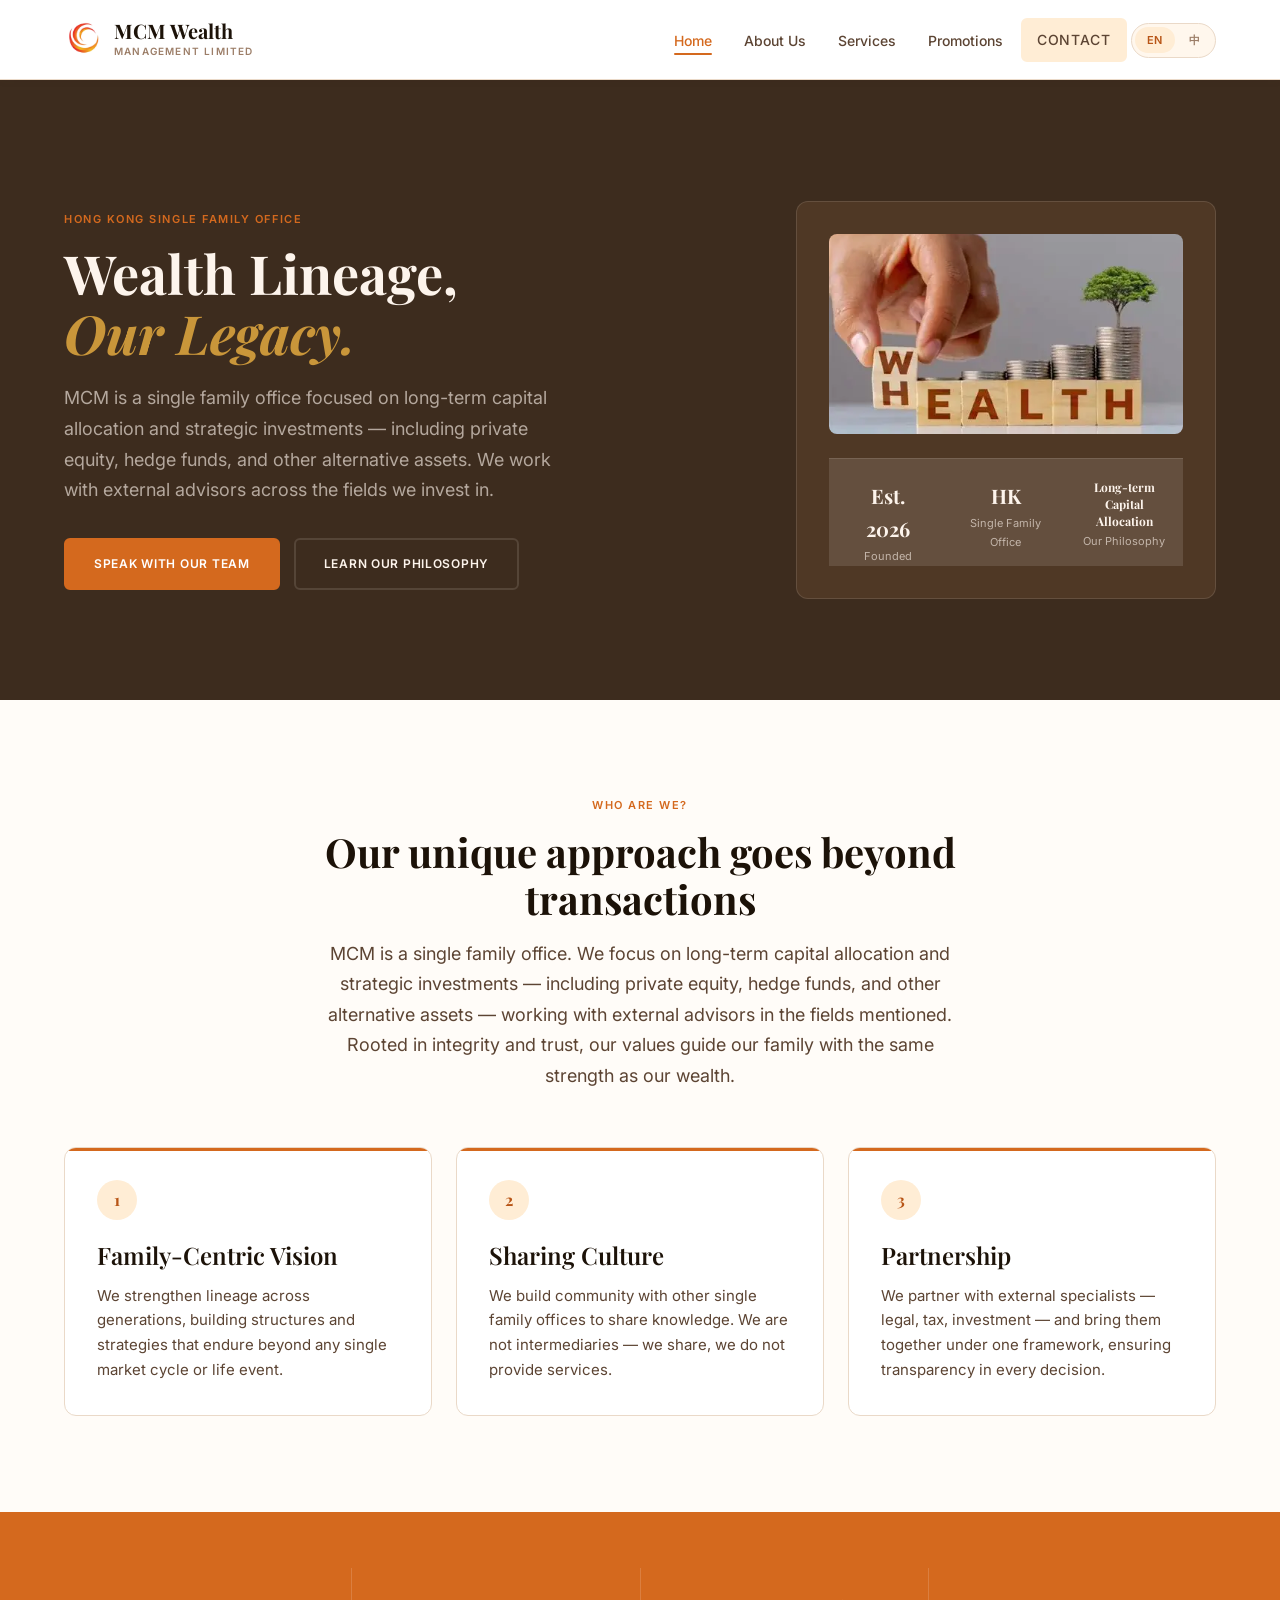
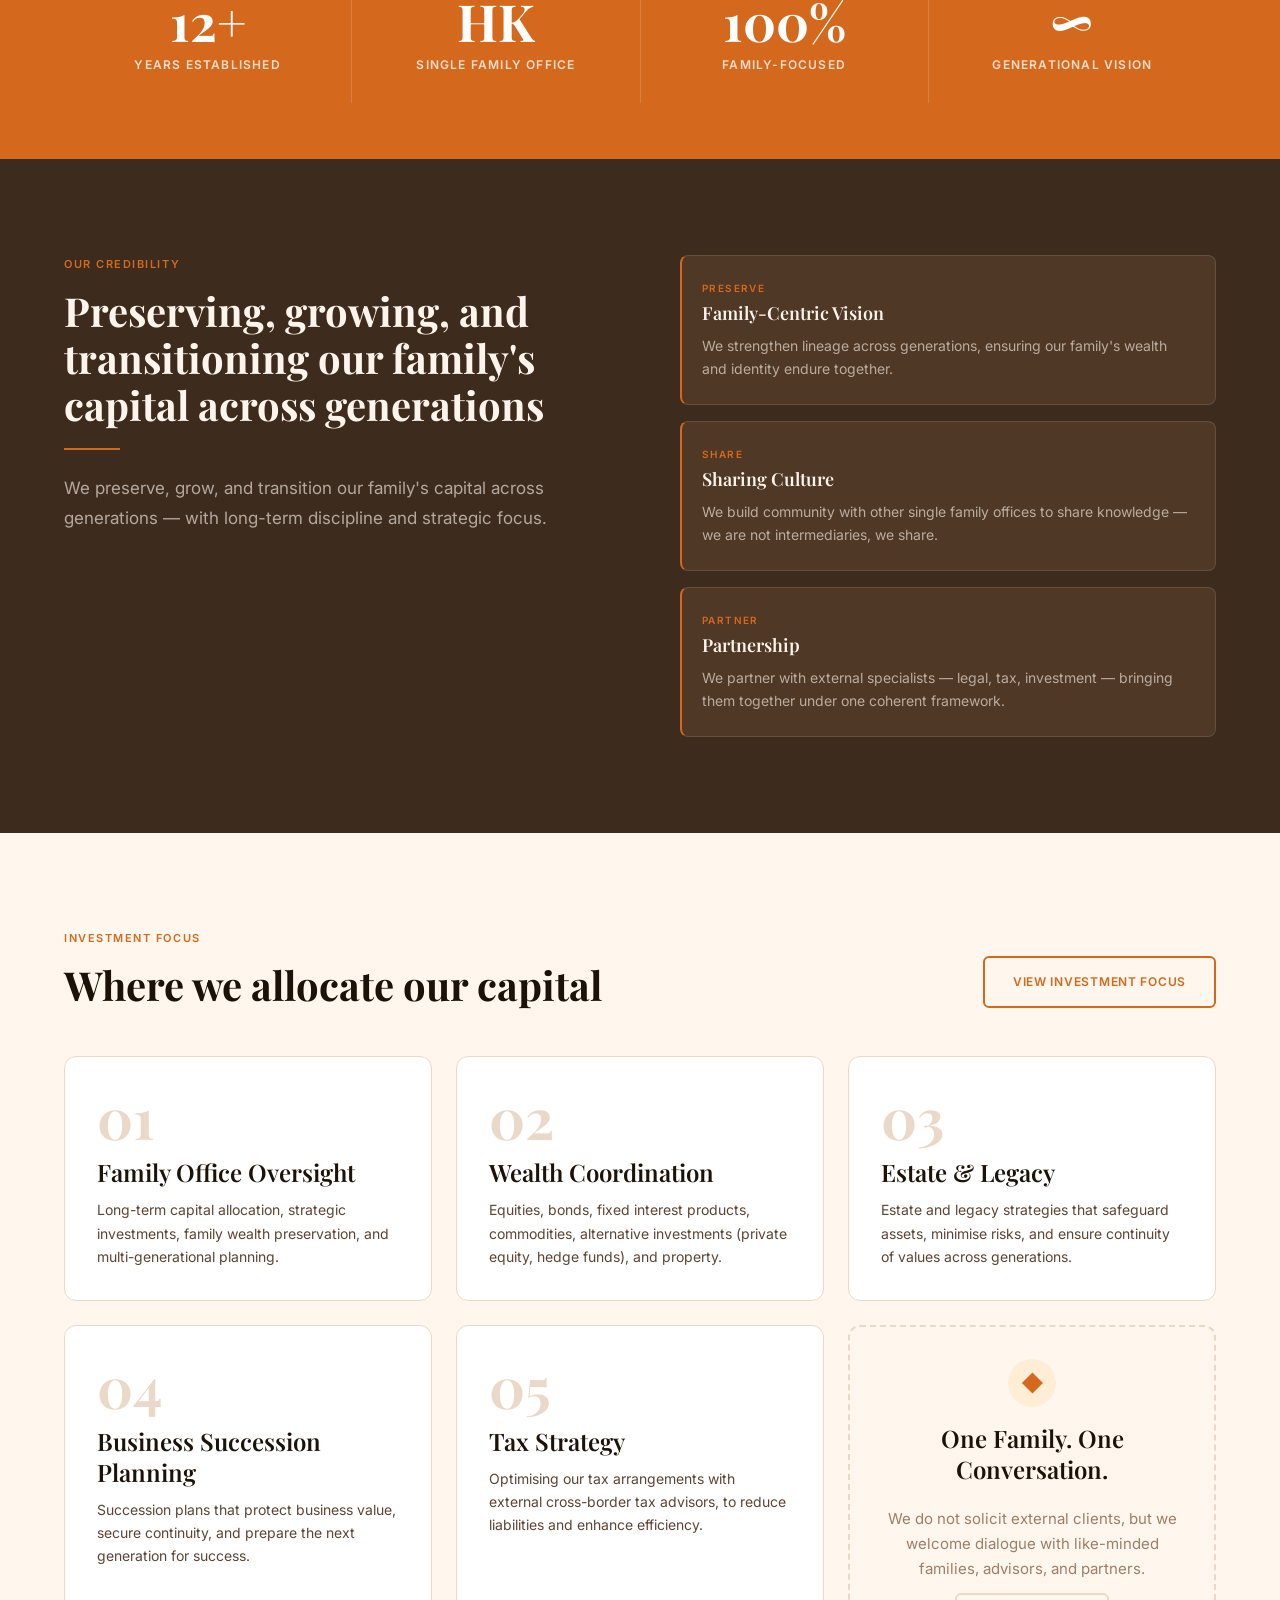
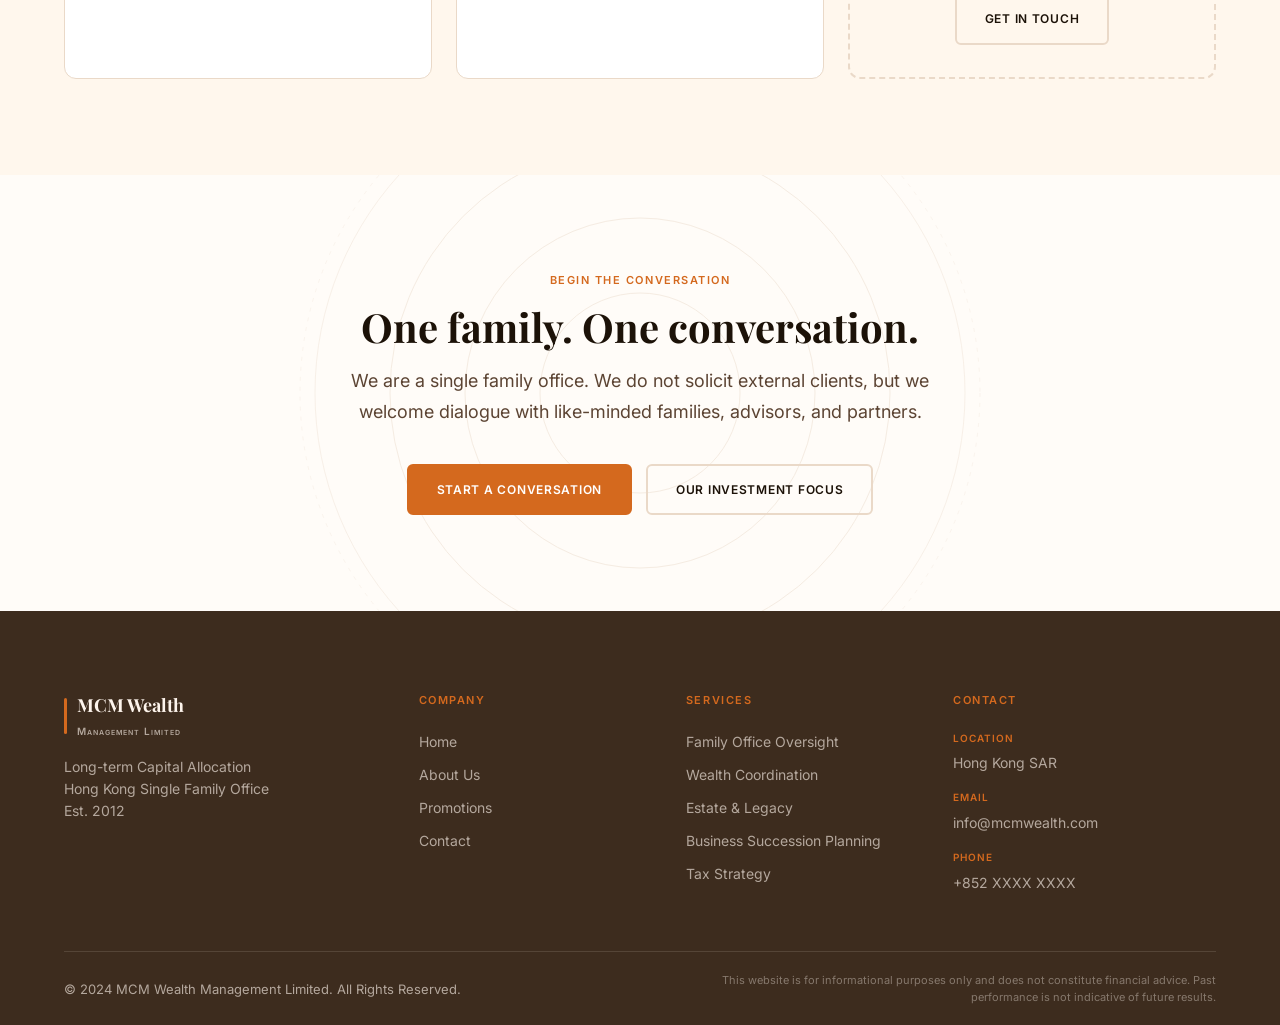
==== commit 0eb061a1: "Restyle translate button as segmented language pill Matches the orange-pale/orange-deep palette used" ====
--- a/preview/index.html
+++ b/preview/index.html
@@ -29,7 +29,7 @@
           <li><a href="services.html">Services</a></li>
           <li><a href="promotions.html">Promotions</a></li>
           <li><a href="contact.html" class="btn btn-nav">Contact</a></li>
-          <li><button type="button" class="btn-translate" aria-label="Translate this page" onclick="alert('Language selection coming soon.')"><span>EN</span> / <span>中</span></button></li>
+          <li><button type="button" class="lang-switch" aria-label="Translate this page" onclick="alert('Language selection coming soon.')"><span class="lang-option is-active">EN</span><span class="lang-option">中</span></button></li>
         </ul>
       </nav>
       <button class="nav-toggle" aria-controls="primary-navigation" aria-expanded="false" aria-label="Toggle navigation">
--- a/preview/assets/css/main.css
+++ b/preview/assets/css/main.css
@@ -185,27 +185,37 @@
 }
 .btn-nav:hover { background: var(--orange-soft); border-color: var(--orange-soft); }
 
-.btn-translate {
-    display: inline-flex;
-    align-items: center;
-    gap: 6px;
-    padding: 10px 20px;
-    font-size: 12px;
-    font-weight: 500;
-    letter-spacing: 0.02em;
-    border-radius: 100px;
-    border: 1px solid var(--line);
-    background: transparent;
-    color: var(--text-mid);
-    cursor: pointer;
-    font-family: inherit;
-    transition: var(--transition);
-}
-.btn-translate:hover {
-    border-color: var(--orange);
-    color: var(--orange-deep);
+.lang-switch {
+    display:        inline-flex;
+    align-items:    center;
+    gap:            2px;
+    padding:        3px;
+    border-radius:  100px;
+    border:         1px solid var(--line);
+    background:     var(--bg-alt);
+    cursor:         pointer;
+    font-family:    var(--font-body);
+    transition:     var(--transition);
+}
+.lang-switch:hover { border-color: var(--orange-soft); }
+.lang-option {
+    display:        inline-flex;
+    align-items:    center;
+    justify-content: center;
+    min-width:      30px;
+    padding:        6px 12px;
+    font-size:      11px;
+    font-weight:    600;
+    letter-spacing: 0.04em;
+    border-radius:  100px;
+    color:          var(--text-muted);
+    transition:     var(--transition);
+}
+.lang-option.is-active {
     background: var(--orange-pale);
-}
+    color:      var(--orange-deep);
+}
+.lang-switch:hover .lang-option:not(.is-active) { color: var(--orange-deep); }
 
 .btn-group { display: flex; align-items: center; gap: 14px; flex-wrap: wrap; }
 
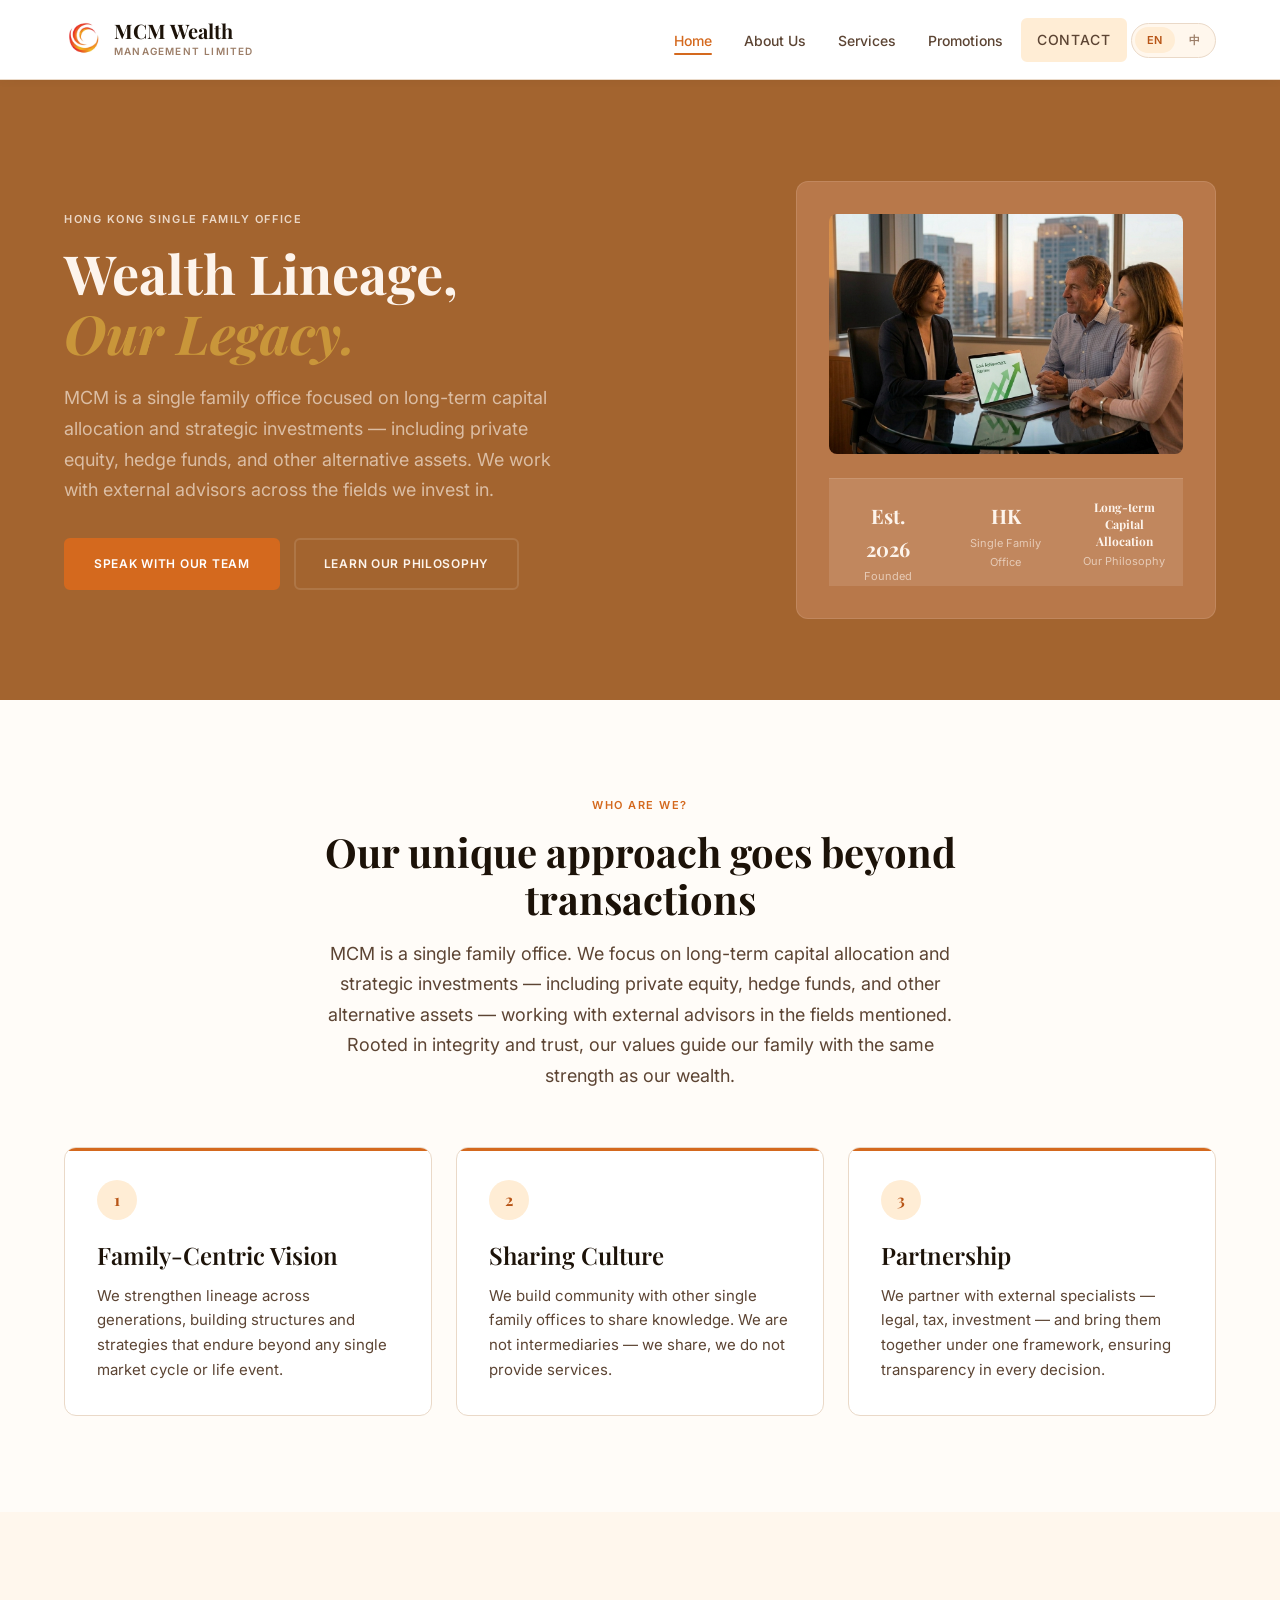
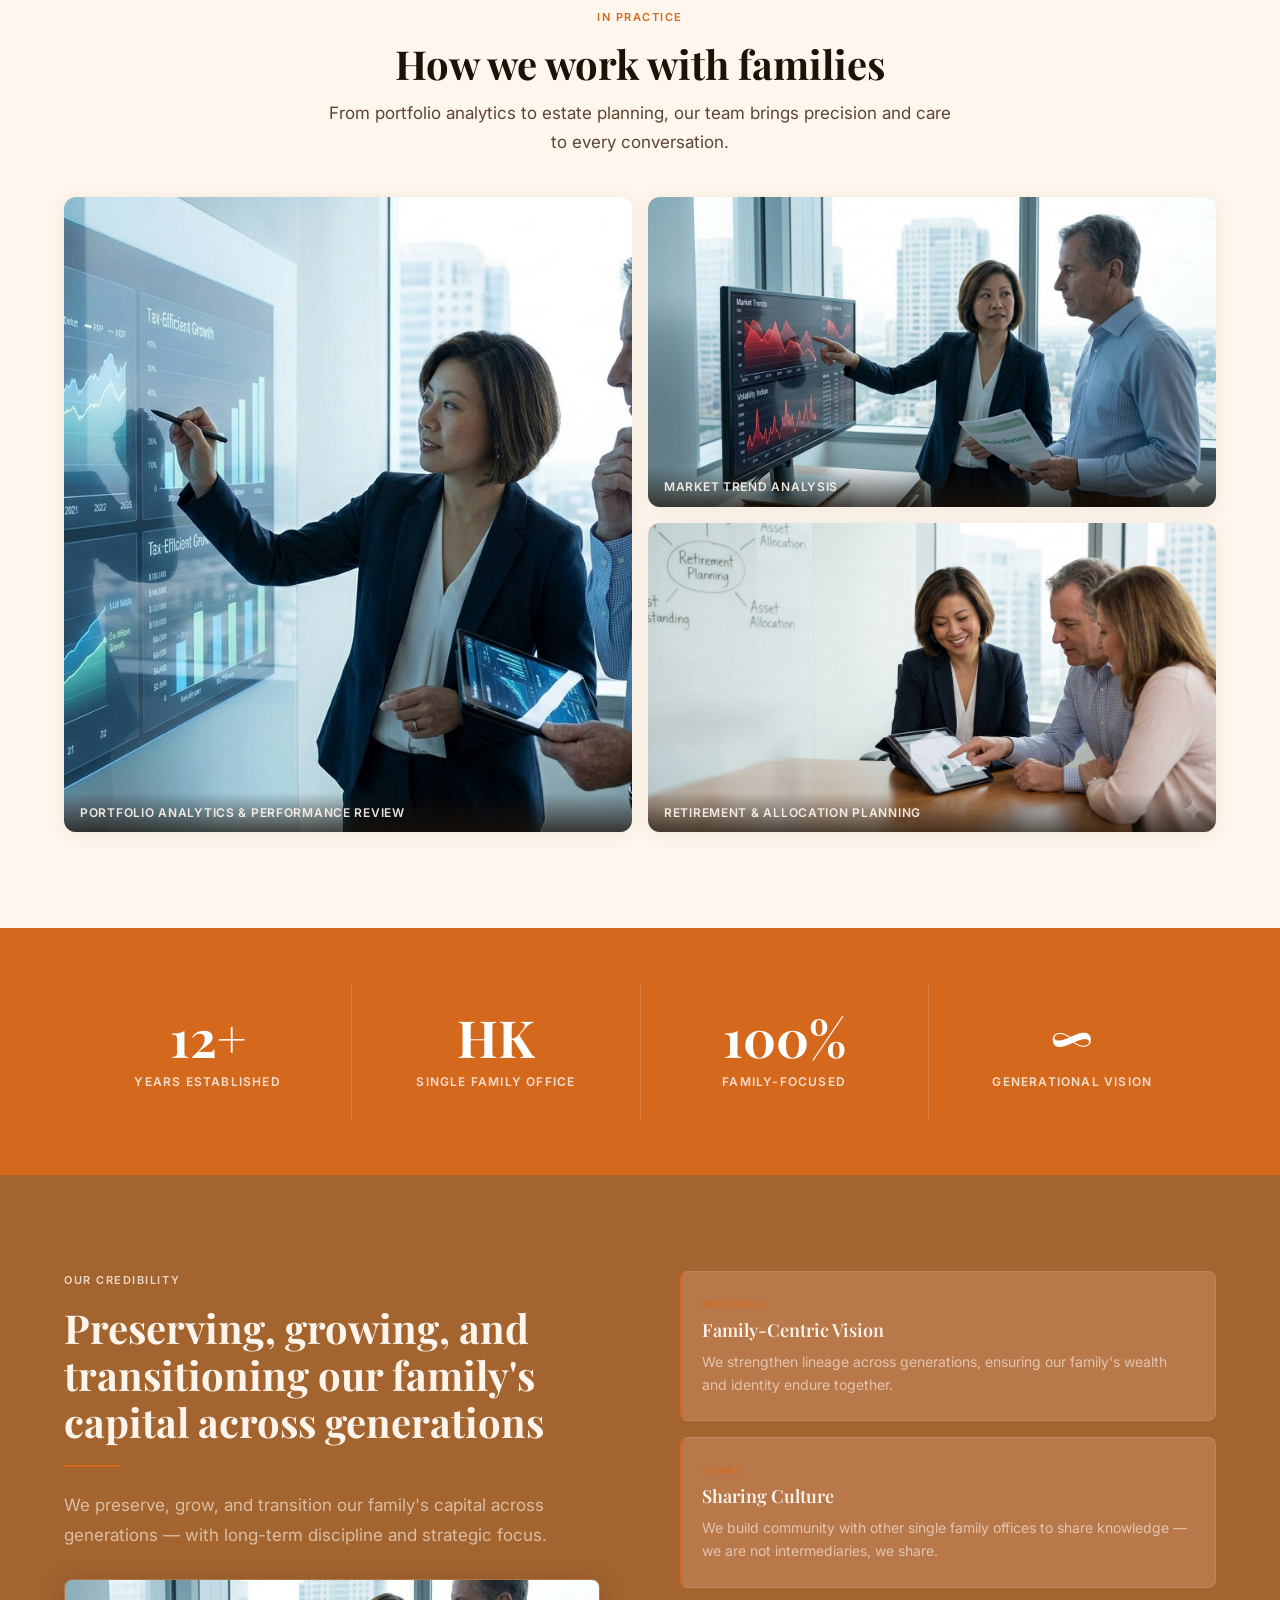
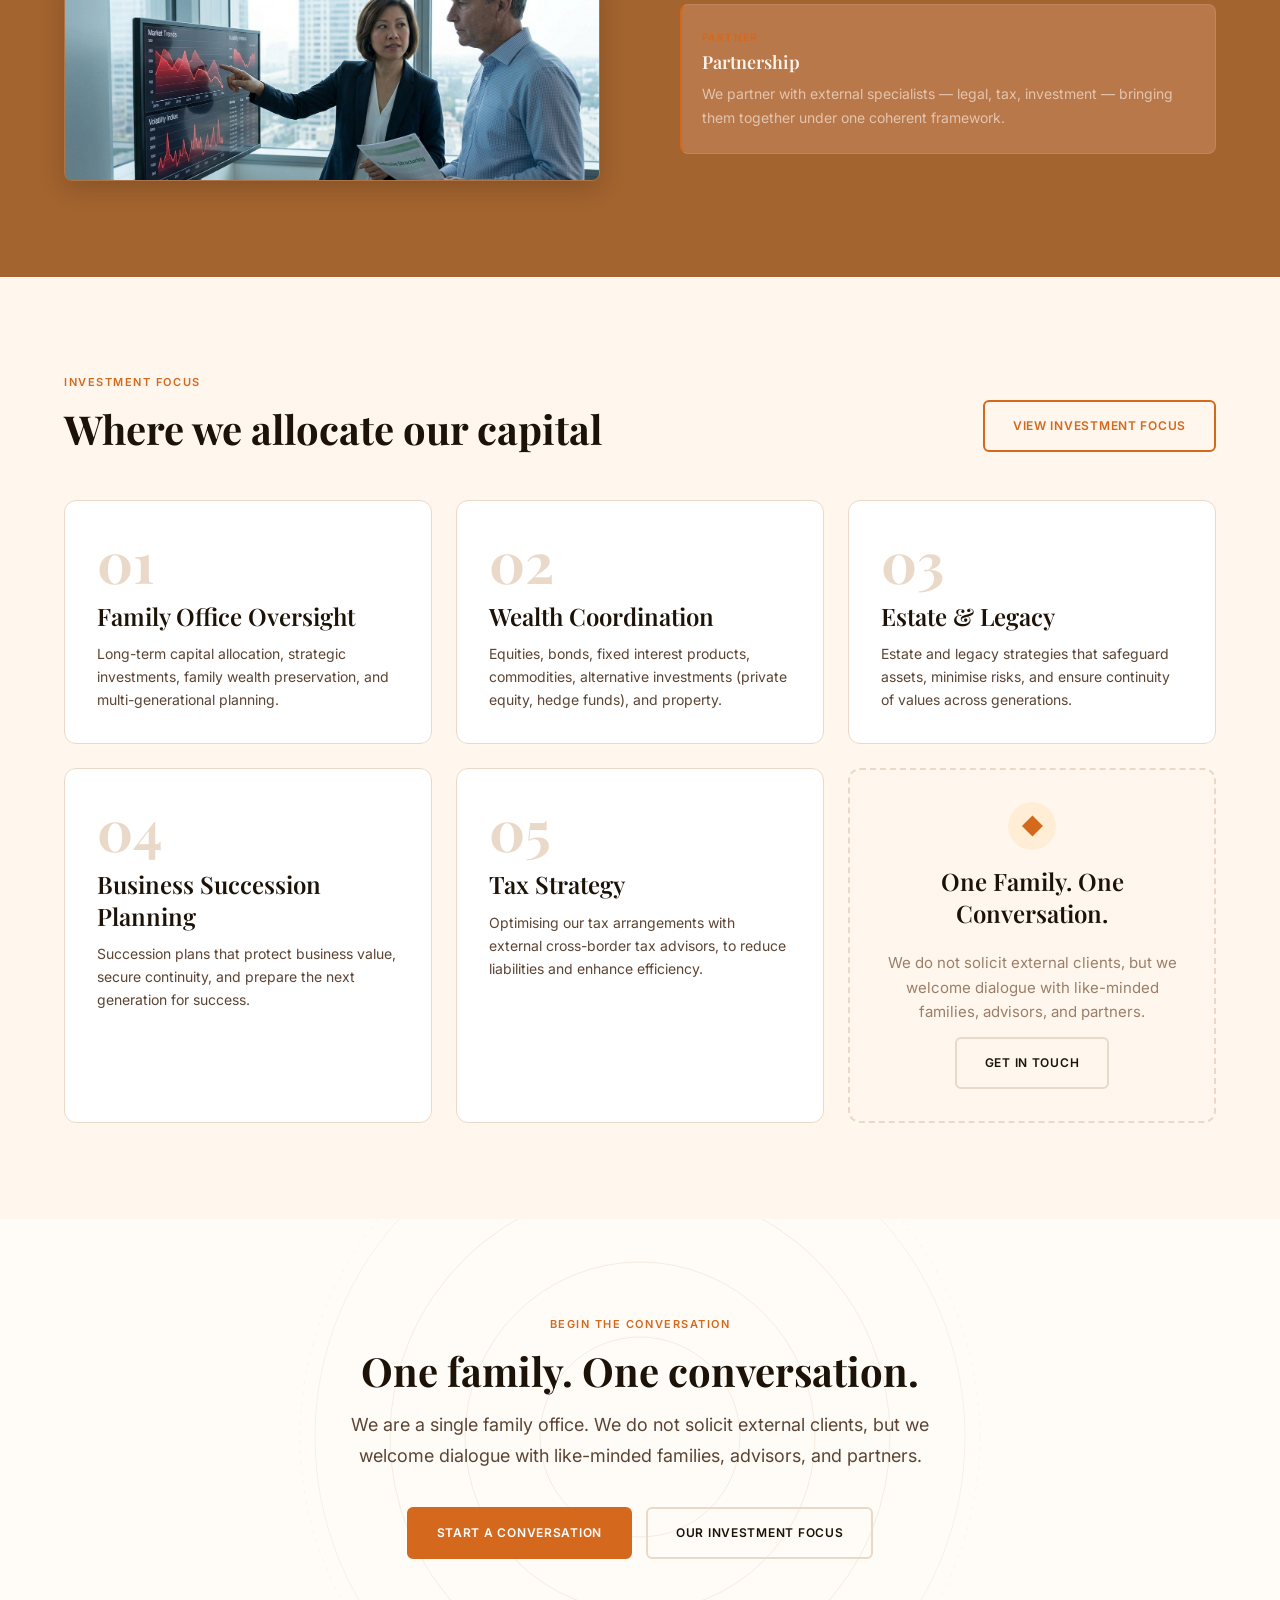
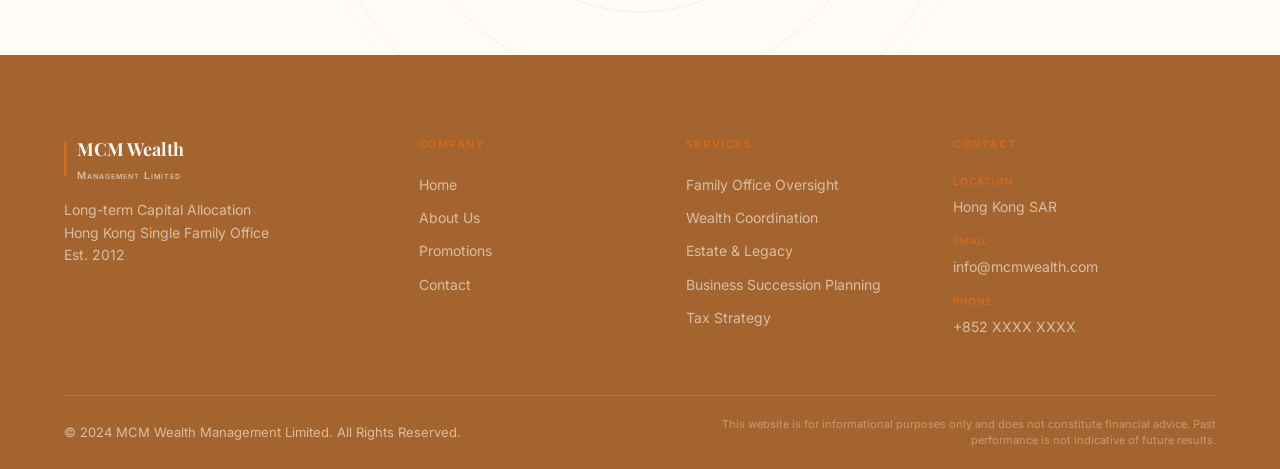
==== commit 496e9525: "feat: integrate MCM professional images into homepage (Vercel + WordPress) - Replace SVG/placeholder" ====
--- a/preview/index.html
+++ b/preview/index.html
@@ -24,12 +24,12 @@
       </a>
       <nav class="header-nav" role="navigation" aria-label="Primary Navigation" id="primary-navigation">
         <ul id="primary-menu" class="nav-menu" role="menubar">
-          <li class="current-menu-item"><a href="index.html">Home</a></li>
-          <li><a href="about.html">About Us</a></li>
-          <li><a href="services.html">Services</a></li>
-          <li><a href="promotions.html">Promotions</a></li>
-          <li><a href="contact.html" class="btn btn-nav">Contact</a></li>
-          <li><button type="button" class="lang-switch" aria-label="Translate this page" onclick="alert('Language selection coming soon.')"><span class="lang-option is-active">EN</span><span class="lang-option">中</span></button></li>
+          <li class="current-menu-item"><a href="index.html" data-i18n="nav.home">Home</a></li>
+          <li><a href="about.html" data-i18n="nav.about">About Us</a></li>
+          <li><a href="services.html" data-i18n="nav.services">Services</a></li>
+          <li><a href="promotions.html" data-i18n="nav.promotions">Promotions</a></li>
+          <li><a href="contact.html" class="btn btn-nav" data-i18n="nav.contact">Contact</a></li>
+          <li><button type="button" class="lang-switch" aria-label="切換語言 / Switch language"><span class="lang-option is-active" onclick="switchLang('en')">EN</span><span class="lang-option" onclick="switchLang('zh')">中</span></button></li>
         </ul>
       </nav>
       <button class="nav-toggle" aria-controls="primary-navigation" aria-expanded="false" aria-label="Toggle navigation">
@@ -44,29 +44,29 @@
   <div class="container">
     <div class="hero-home-inner">
       <div class="hero-home-content">
-        <span class="eyebrow reveal">Hong Kong Single Family Office</span>
-        <h1 class="reveal reveal-delay-1">Wealth Lineage,<br><em class="accent-gold">Our Legacy.</em></h1>
-        <p class="reveal reveal-delay-2">MCM is a single family office focused on long-term capital allocation and strategic investments — including private equity, hedge funds, and other alternative assets. We work with external advisors across the fields we invest in.</p>
+        <span class="eyebrow reveal" data-i18n="home.hero.eyebrow">Hong Kong Single Family Office</span>
+        <h1 class="reveal reveal-delay-1" data-i18n="home.hero.h1">Wealth Lineage,<br><em class="accent-gold">Our Legacy.</em></h1>
+        <p class="reveal reveal-delay-2" data-i18n="home.hero.p">MCM is a single family office focused on long-term capital allocation and strategic investments — including private equity, hedge funds, and other alternative assets. We work with external advisors across the fields we invest in.</p>
         <div class="btn-group reveal reveal-delay-3">
-          <a href="contact.html" class="btn btn-primary">Speak with our team</a>
-          <a href="about.html" class="btn btn-ghost-dark">Learn our philosophy</a>
+          <a href="contact.html" class="btn btn-primary" data-i18n="home.hero.cta1">Speak with our team</a>
+          <a href="about.html" class="btn btn-ghost-dark" data-i18n="home.hero.cta2">Learn our philosophy</a>
         </div>
       </div>
       <div class="hero-visual-card reveal reveal-delay-2">
-        <img class="hero-skyline" src="assets/images/hero_wealth.png" alt="Wooden blocks spelling WEALTH beside a coin stack with a growing tree, symbolising long-term capital growth" style="object-fit:cover; height:200px; border-radius:8px;">
+        <img class="hero-skyline" src="assets/images/mcm_wealth_consultation.png" alt="MCM advisor meeting with a family client, reviewing a wealth management plan together" style="object-fit:cover; height:240px; border-radius:8px;">
 
         <div class="hero-info-strip">
           <div class="hero-info-item">
-            <span class="value">Est.<br>2026</span>
-            <span class="label">Founded</span>
+            <span class="value" data-i18n="home.hero.info.est">Est.<br>2026</span>
+            <span class="label" data-i18n="home.hero.info.founded">Founded</span>
           </div>
           <div class="hero-info-item">
-            <span class="value">HK</span>
-            <span class="label">Single Family Office</span>
+            <span class="value" data-i18n="home.hero.info.hk">HK</span>
+            <span class="label" data-i18n="home.hero.info.sfo">Single Family Office</span>
           </div>
           <div class="hero-info-item">
-            <span class="value" style="font-size:12px;line-height:1.4;">Long-term Capital<br>Allocation</span>
-            <span class="label">Our Philosophy</span>
+            <span class="value" style="font-size:12px;line-height:1.4;" data-i18n="home.hero.info.alloc">Long-term Capital<br>Allocation</span>
+            <span class="label" data-i18n="home.hero.info.phil">Our Philosophy</span>
           </div>
         </div>
       </div>
@@ -78,25 +78,52 @@
 <section class="section" aria-labelledby="who-we-are-heading">
   <div class="container">
     <div class="section-intro text-center reveal">
-      <span class="eyebrow">Who Are We?</span>
-      <h2 id="who-we-are-heading">Our unique approach goes beyond transactions</h2>
-      <p>MCM is a single family office. We focus on long-term capital allocation and strategic investments — including private equity, hedge funds, and other alternative assets — working with external advisors in the fields mentioned. Rooted in integrity and trust, our values guide our family with the same strength as our wealth.</p>
+      <span class="eyebrow" data-i18n="home.who.eyebrow">Who Are We?</span>
+      <h2 id="who-we-are-heading" data-i18n="home.who.h2">Our unique approach goes beyond transactions</h2>
+      <p data-i18n="home.who.p">MCM is a single family office. We focus on long-term capital allocation and strategic investments — including private equity, hedge funds, and other alternative assets — working with external advisors in the fields mentioned. Rooted in integrity and trust, our values guide our family with the same strength as our wealth.</p>
     </div>
     <div class="cards-3col">
       <div class="value-card reveal reveal-delay-1">
         <div class="value-card-badge">1</div>
-        <h3>Family-Centric Vision</h3>
-        <p>We strengthen lineage across generations, building structures and strategies that endure beyond any single market cycle or life event.</p>
+        <h3 data-i18n="home.who.card1.h3">Family-Centric Vision</h3>
+        <p data-i18n="home.who.card1.p">We strengthen lineage across generations, building structures and strategies that endure beyond any single market cycle or life event.</p>
       </div>
       <div class="value-card reveal reveal-delay-2">
         <div class="value-card-badge">2</div>
-        <h3>Sharing Culture</h3>
-        <p>We build community with other single family offices to share knowledge. We are not intermediaries — we share, we do not provide services.</p>
+        <h3 data-i18n="home.who.card2.h3">Sharing Culture</h3>
+        <p data-i18n="home.who.card2.p">We build community with other single family offices to share knowledge. We are not intermediaries — we share, we do not provide services.</p>
       </div>
       <div class="value-card reveal reveal-delay-3">
         <div class="value-card-badge">3</div>
-        <h3>Partnership</h3>
-        <p>We partner with external specialists — legal, tax, investment — and bring them together under one framework, ensuring transparency in every decision.</p>
+        <h3 data-i18n="home.who.card3.h3">Partnership</h3>
+        <p data-i18n="home.who.card3.p">We partner with external specialists — legal, tax, investment — and bring them together under one framework, ensuring transparency in every decision.</p>
+      </div>
+    </div>
+  </div>
+</section>
+
+<!-- IN PRACTICE PHOTO STRIP -->
+<section class="section--alt photo-strip" aria-label="Our Practice in Action">
+  <div class="container">
+    <div class="section-intro text-center reveal" style="margin-bottom:40px;">
+      <span class="eyebrow">In Practice</span>
+      <h2>How we work with families</h2>
+      <p>From portfolio analytics to estate planning, our team brings precision and care to every conversation.</p>
+    </div>
+    <div class="photo-bento reveal reveal-delay-1">
+      <div class="photo-bento-main">
+        <img src="assets/images/mcm_portfolio_analytics.png" alt="MCM advisors reviewing portfolio performance and tax-efficient growth on a large analytics screen">
+        <div class="photo-caption">Portfolio Analytics &amp; Performance Review</div>
+      </div>
+      <div class="photo-bento-side">
+        <div class="photo-bento-item reveal reveal-delay-2">
+          <img src="assets/images/mcm_market_trends.png" alt="MCM advisors analysing market trends with Hong Kong skyline in the background">
+          <div class="photo-caption">Market Trend Analysis</div>
+        </div>
+        <div class="photo-bento-item reveal reveal-delay-3">
+          <img src="assets/images/mcm_advisor_client.png" alt="MCM advisor presenting a retirement and asset allocation plan to clients">
+          <div class="photo-caption">Retirement &amp; Allocation Planning</div>
+        </div>
       </div>
     </div>
   </div>
@@ -106,10 +133,10 @@
 <div class="stats-band" role="region" aria-label="Key facts">
   <div class="container">
     <div class="stats-band-grid">
-      <div class="stat-item reveal"><span class="stat-value">12+</span><span class="stat-label">Years Established</span></div>
-      <div class="stat-item reveal reveal-delay-1"><span class="stat-value">HK</span><span class="stat-label">Single Family Office</span></div>
-      <div class="stat-item reveal reveal-delay-2"><span class="stat-value">100%</span><span class="stat-label">Family-Focused</span></div>
-      <div class="stat-item reveal reveal-delay-3"><span class="stat-value">&#8734;</span><span class="stat-label">Generational Vision</span></div>
+      <div class="stat-item reveal"><span class="stat-value" data-i18n="home.stats.1">12+</span><span class="stat-label" data-i18n="home.stats.1.label">Years Established</span></div>
+      <div class="stat-item reveal reveal-delay-1"><span class="stat-value" data-i18n="home.stats.2">HK</span><span class="stat-label" data-i18n="home.stats.2.label">Single Family Office</span></div>
+      <div class="stat-item reveal reveal-delay-2"><span class="stat-value" data-i18n="home.stats.3">100%</span><span class="stat-label" data-i18n="home.stats.3.label">Family-Focused</span></div>
+      <div class="stat-item reveal reveal-delay-3"><span class="stat-value" data-i18n="home.stats.4">&#8734;</span><span class="stat-label" data-i18n="home.stats.4.label">Generational Vision</span></div>
     </div>
   </div>
 </div>
@@ -119,26 +146,29 @@
   <div class="container">
     <div class="credibility-inner">
       <div class="credibility-left reveal">
-        <span class="eyebrow">Our Credibility</span>
-        <h2 id="credibility-heading">Preserving, growing, and transitioning our family's capital across generations</h2>
+        <span class="eyebrow" data-i18n="home.cred.eyebrow">Our Credibility</span>
+        <h2 id="credibility-heading" data-i18n="home.cred.h2">Preserving, growing, and transitioning our family's capital across generations</h2>
         <div class="credibility-divider"></div>
-        <p>We preserve, grow, and transition our family's capital across generations — with long-term discipline and strategic focus.</p>
+        <p data-i18n="home.cred.p">We preserve, grow, and transition our family's capital across generations — with long-term discipline and strategic focus.</p>
+        <div class="cred-photo-wrap reveal reveal-delay-1">
+          <img src="assets/images/mcm_market_trends.png" alt="MCM senior advisors reviewing market data against the Hong Kong skyline" class="cred-photo">
+        </div>
       </div>
       <div class="credibility-cards reveal reveal-delay-2">
         <div class="cred-card">
-          <span class="tag">Preserve</span>
-          <h3>Family-Centric Vision</h3>
-          <p>We strengthen lineage across generations, ensuring our family's wealth and identity endure together.</p>
+          <span class="tag" data-i18n="home.cred.card1.tag">Preserve</span>
+          <h3 data-i18n="home.cred.card1.h3">Family-Centric Vision</h3>
+          <p data-i18n="home.cred.card1.p">We strengthen lineage across generations, ensuring our family's wealth and identity endure together.</p>
         </div>
         <div class="cred-card">
-          <span class="tag">Share</span>
-          <h3>Sharing Culture</h3>
-          <p>We build community with other single family offices to share knowledge — we are not intermediaries, we share.</p>
+          <span class="tag" data-i18n="home.cred.card2.tag">Share</span>
+          <h3 data-i18n="home.cred.card2.h3">Sharing Culture</h3>
+          <p data-i18n="home.cred.card2.p">We build community with other single family offices to share knowledge — we are not intermediaries, we share.</p>
         </div>
         <div class="cred-card">
-          <span class="tag">Partner</span>
-          <h3>Partnership</h3>
-          <p>We partner with external specialists — legal, tax, investment — bringing them together under one coherent framework.</p>
+          <span class="tag" data-i18n="home.cred.card3.tag">Partner</span>
+          <h3 data-i18n="home.cred.card3.h3">Partnership</h3>
+          <p data-i18n="home.cred.card3.p">We partner with external specialists — legal, tax, investment — bringing them together under one coherent framework.</p>
         </div>
       </div>
     </div>
@@ -150,42 +180,42 @@
   <div class="container">
     <div class="section-header reveal">
       <div>
-        <span class="eyebrow">Investment Focus</span>
-        <h2 id="services-heading">Where we allocate our capital</h2>
-      </div>
-      <a href="services.html" class="btn btn-ghost-pale">View investment focus</a>
+        <span class="eyebrow" data-i18n="home.services.eyebrow">Investment Focus</span>
+        <h2 id="services-heading" data-i18n="home.services.h2">Where we allocate our capital</h2>
+      </div>
+      <a href="services.html" class="btn btn-ghost-pale" data-i18n="home.services.link">View investment focus</a>
     </div>
     <div class="services-grid">
       <div class="service-card reveal reveal-delay-1">
         <span class="service-card-number">01</span>
-        <h3>Family Office Oversight</h3>
-        <p>Long-term capital allocation, strategic investments, family wealth preservation, and multi-generational planning.</p>
+        <h3 data-i18n="home.services.1.h3">Family Office Oversight</h3>
+        <p data-i18n="home.services.1.p">Long-term capital allocation, strategic investments, family wealth preservation, and multi-generational planning.</p>
       </div>
       <div class="service-card reveal reveal-delay-2">
         <span class="service-card-number">02</span>
-        <h3>Wealth Coordination</h3>
-        <p>Equities, bonds, fixed interest products, commodities, alternative investments (private equity, hedge funds), and property.</p>
+        <h3 data-i18n="home.services.2.h3">Wealth Coordination</h3>
+        <p data-i18n="home.services.2.p">Equities, bonds, fixed interest products, commodities, alternative investments (private equity, hedge funds), and property.</p>
       </div>
       <div class="service-card reveal reveal-delay-3">
         <span class="service-card-number">03</span>
-        <h3>Estate &amp; Legacy</h3>
-        <p>Estate and legacy strategies that safeguard assets, minimise risks, and ensure continuity of values across generations.</p>
+        <h3 data-i18n="home.services.3.h3">Estate & Legacy</h3>
+        <p data-i18n="home.services.3.p">Estate and legacy strategies that safeguard assets, minimise risks, and ensure continuity of values across generations.</p>
       </div>
       <div class="service-card reveal reveal-delay-1">
         <span class="service-card-number">04</span>
-        <h3>Business Succession Planning</h3>
-        <p>Succession plans that protect business value, secure continuity, and prepare the next generation for success.</p>
+        <h3 data-i18n="home.services.4.h3">Business Succession Planning</h3>
+        <p data-i18n="home.services.4.p">Succession plans that protect business value, secure continuity, and prepare the next generation for success.</p>
       </div>
       <div class="service-card reveal reveal-delay-2">
         <span class="service-card-number">05</span>
-        <h3>Tax Strategy</h3>
-        <p>Optimising our tax arrangements with external cross-border tax advisors, to reduce liabilities and enhance efficiency.</p>
+        <h3 data-i18n="home.services.5.h3">Tax Strategy</h3>
+        <p data-i18n="home.services.5.p">Optimising our tax arrangements with external cross-border tax advisors, to reduce liabilities and enhance efficiency.</p>
       </div>
       <div class="service-card service-card-bespoke reveal reveal-delay-3">
         <div class="bespoke-icon" aria-hidden="true">&#9670;</div>
-        <h3>One Family. One Conversation.</h3>
-        <p>We do not solicit external clients, but we welcome dialogue with like-minded families, advisors, and partners.</p>
-        <a href="contact.html" class="btn btn-ghost">Get in touch</a>
+        <h3 data-i18n="home.services.6.h3">One Family. One Conversation.</h3>
+        <p data-i18n="home.services.6.p">We do not solicit external clients, but we welcome dialogue with like-minded families, advisors, and partners.</p>
+        <a href="contact.html" class="btn btn-ghost" data-i18n="home.services.6.btn">Get in touch</a>
       </div>
     </div>
   </div>
@@ -201,12 +231,12 @@
     <circle cx="350" cy="350" r="340" stroke="#EAD9C8" stroke-width="0.5" stroke-dasharray="4 6"/>
   </svg>
   <div class="cta-band-content reveal">
-    <span class="eyebrow">Begin the Conversation</span>
-    <h2 id="cta-heading">One family. One conversation.</h2>
-    <p>We are a single family office. We do not solicit external clients, but we welcome dialogue with like-minded families, advisors, and partners.</p>
+    <span class="eyebrow" data-i18n="home.cta.eyebrow">Begin the Conversation</span>
+    <h2 id="cta-heading" data-i18n="home.cta.h2">One family. One conversation.</h2>
+    <p data-i18n="home.cta.p">We are a single family office. We do not solicit external clients, but we welcome dialogue with like-minded families, advisors, and partners.</p>
     <div class="btn-group" style="justify-content:center;">
-      <a href="contact.html" class="btn btn-primary">Start a conversation</a>
-      <a href="services.html" class="btn btn-ghost">Our investment focus</a>
+      <a href="contact.html" class="btn btn-primary" data-i18n="home.cta.btn1">Start a conversation</a>
+      <a href="services.html" class="btn btn-ghost" data-i18n="home.cta.btn2">Our investment focus</a>
     </div>
   </div>
 </section>
@@ -223,43 +253,44 @@
             <span class="footer-logo-sub">Management Limited</span>
           </span>
         </div>
-        <p class="footer-tagline">Long-term Capital Allocation<br>Hong Kong Single Family Office<br>Est. 2012</p>
+        <p class="footer-tagline" data-i18n="footer.tagline">Long-term Capital Allocation<br>Hong Kong Single Family Office<br>Est. 2012</p>
       </div>
       <div class="footer-col">
-        <span class="footer-col-title">Company</span>
+        <span class="footer-col-title" data-i18n="footer.company">Company</span>
         <nav class="footer-links">
-          <a href="index.html">Home</a>
-          <a href="about.html">About Us</a>
-          <a href="promotions.html">Promotions</a>
-          <a href="contact.html">Contact</a>
+          <a href="index.html" data-i18n="nav.home">Home</a>
+          <a href="about.html" data-i18n="nav.about">About Us</a>
+          <a href="promotions.html" data-i18n="nav.promotions">Promotions</a>
+          <a href="contact.html" data-i18n="nav.contact">Contact</a>
         </nav>
       </div>
       <div class="footer-col">
-        <span class="footer-col-title">Services</span>
+        <span class="footer-col-title" data-i18n="footer.services">Services</span>
         <nav class="footer-links">
-          <a href="services.html">Family Office Oversight</a>
-          <a href="services.html">Wealth Coordination</a>
-          <a href="services.html">Estate &amp; Legacy</a>
-          <a href="services.html">Business Succession Planning</a>
-          <a href="services.html">Tax Strategy</a>
+          <a href="services.html" data-i18n="home.services.1.h3">Family Office Oversight</a>
+          <a href="services.html" data-i18n="home.services.2.h3">Wealth Coordination</a>
+          <a href="services.html" data-i18n="home.services.3.h3">Estate & Legacy</a>
+          <a href="services.html" data-i18n="home.services.4.h3">Business Succession Planning</a>
+          <a href="services.html" data-i18n="home.services.5.h3">Tax Strategy</a>
         </nav>
       </div>
       <div class="footer-col">
-        <span class="footer-col-title">Contact</span>
+        <span class="footer-col-title" data-i18n="footer.contact">Contact</span>
         <div class="footer-contact-items">
-          <div class="footer-contact-item"><span class="flabel">Location</span><span class="fvalue">Hong Kong SAR</span></div>
-          <div class="footer-contact-item"><span class="flabel">Email</span><span class="fvalue"><a href="mailto:info@mcmwealth.com" style="color:inherit;">info@mcmwealth.com</a></span></div>
-          <div class="footer-contact-item"><span class="flabel">Phone</span><span class="fvalue">+852 XXXX XXXX</span></div>
+          <div class="footer-contact-item"><span class="flabel" data-i18n="footer.location">Location</span><span class="fvalue" data-i18n="footer.location.val">Hong Kong SAR</span></div>
+          <div class="footer-contact-item"><span class="flabel" data-i18n="footer.email">Email</span><span class="fvalue"><a href="mailto:info@mcmwealth.com" style="color:inherit;">info@mcmwealth.com</a></span></div>
+          <div class="footer-contact-item"><span class="flabel" data-i18n="footer.phone">Phone</span><span class="fvalue">+852 XXXX XXXX</span></div>
         </div>
       </div>
     </div>
     <div class="footer-bottom">
-      <p class="copyright">&copy; 2024 MCM Wealth Management Limited. All Rights Reserved.</p>
-      <p class="disclaimer">This website is for informational purposes only and does not constitute financial advice. Past performance is not indicative of future results.</p>
+      <p class="copyright" data-i18n="footer.copyright">&copy; 2024 MCM Wealth Management Limited. All Rights Reserved.</p>
+      <p class="disclaimer" data-i18n="footer.disclaimer">This website is for informational purposes only and does not constitute financial advice. Past performance is not indicative of future results.</p>
     </div>
   </div>
 </footer>
 
+<script src="assets/js/i18n.js"></script>
 <script src="assets/js/main.js" defer></script>
 </body>
-</html>
+</html>
--- a/preview/assets/css/main.css
+++ b/preview/assets/css/main.css
@@ -8,8 +8,8 @@
 :root {
     --bg-page:            #FFFCF8;
     --bg-alt:             #FFF7ED;
-    --bg-dark:            #3D2C1E;
-    --bg-dark-mid:        #4F3825;
+    --bg-dark:            #A3642F;
+    --bg-dark-mid:        #B8784A;
     --orange:             #D4691E;
     --orange-hover:       #E07A30;
     --orange-deep:        #B85516;
@@ -87,6 +87,9 @@
     display:        block;
     margin-bottom:  14px;
 }
+.section--dark .eyebrow,
+.hero-home .eyebrow,
+.hero-page--dark .eyebrow { color: rgba(253,244,236,0.80); }
 
 .accent-gold {
     font-style: italic;
@@ -529,6 +532,90 @@
 }
 .value-card h3 { margin-bottom: 12px; }
 .value-card p  { color: var(--text-mid); font-size: 15px; line-height: 1.65; }
+
+/* ─────────────────────────────────────────
+   10b. In Practice Photo Strip
+───────────────────────────────────────── */
+.photo-strip .section-intro p { font-size: 17px; color: var(--text-mid); margin-top: 12px; }
+
+.photo-bento {
+    display: grid;
+    grid-template-columns: 1fr 1fr;
+    gap: 16px;
+    align-items: stretch;
+}
+
+.photo-bento-main {
+    position: relative;
+    border-radius: var(--radius);
+    overflow: hidden;
+    box-shadow: var(--shadow-card);
+}
+.photo-bento-main img {
+    width: 100%;
+    height: 100%;
+    min-height: 360px;
+    object-fit: cover;
+    display: block;
+    transition: transform 0.6s ease;
+}
+.photo-bento-main:hover img { transform: scale(1.03); }
+
+.photo-bento-side {
+    display: flex;
+    flex-direction: column;
+    gap: 16px;
+}
+
+.photo-bento-item {
+    position: relative;
+    border-radius: var(--radius);
+    overflow: hidden;
+    flex: 1;
+    box-shadow: var(--shadow-card);
+}
+.photo-bento-item img {
+    width: 100%;
+    height: 100%;
+    min-height: 160px;
+    object-fit: cover;
+    display: block;
+    transition: transform 0.6s ease;
+}
+.photo-bento-item:hover img { transform: scale(1.04); }
+
+.photo-caption {
+    position: absolute;
+    bottom: 0;
+    left: 0;
+    right: 0;
+    padding: 10px 16px;
+    background: linear-gradient(to top, rgba(28,18,8,0.72) 0%, transparent 100%);
+    color: rgba(253,244,236,0.92);
+    font-size: 12px;
+    font-weight: 600;
+    letter-spacing: 0.06em;
+    text-transform: uppercase;
+}
+
+/* ─────────────────────────────────────────
+   10c. Credibility Photo
+───────────────────────────────────────── */
+.cred-photo-wrap {
+    margin-top: 28px;
+    border-radius: var(--radius-sm);
+    overflow: hidden;
+    box-shadow: 0 6px 24px rgba(28,18,8,0.22);
+    border: 1px solid var(--line-dark);
+}
+.cred-photo {
+    width: 100%;
+    height: 200px;
+    object-fit: cover;
+    display: block;
+    transition: transform 0.6s ease;
+}
+.cred-photo-wrap:hover .cred-photo { transform: scale(1.04); }
 
 /* ─────────────────────────────────────────
    11. Stats Band
@@ -1176,6 +1263,11 @@
     .form-row               { grid-template-columns: 1fr; }
 
     .cta-band-circles { width: 400px; height: 400px; }
+
+    .photo-bento { grid-template-columns: 1fr; }
+    .photo-bento-main img { min-height: 260px; }
+    .photo-bento-side { flex-direction: row; }
+    .photo-bento-item img { min-height: 180px; }
 }
 
 @media (max-width: 480px) {
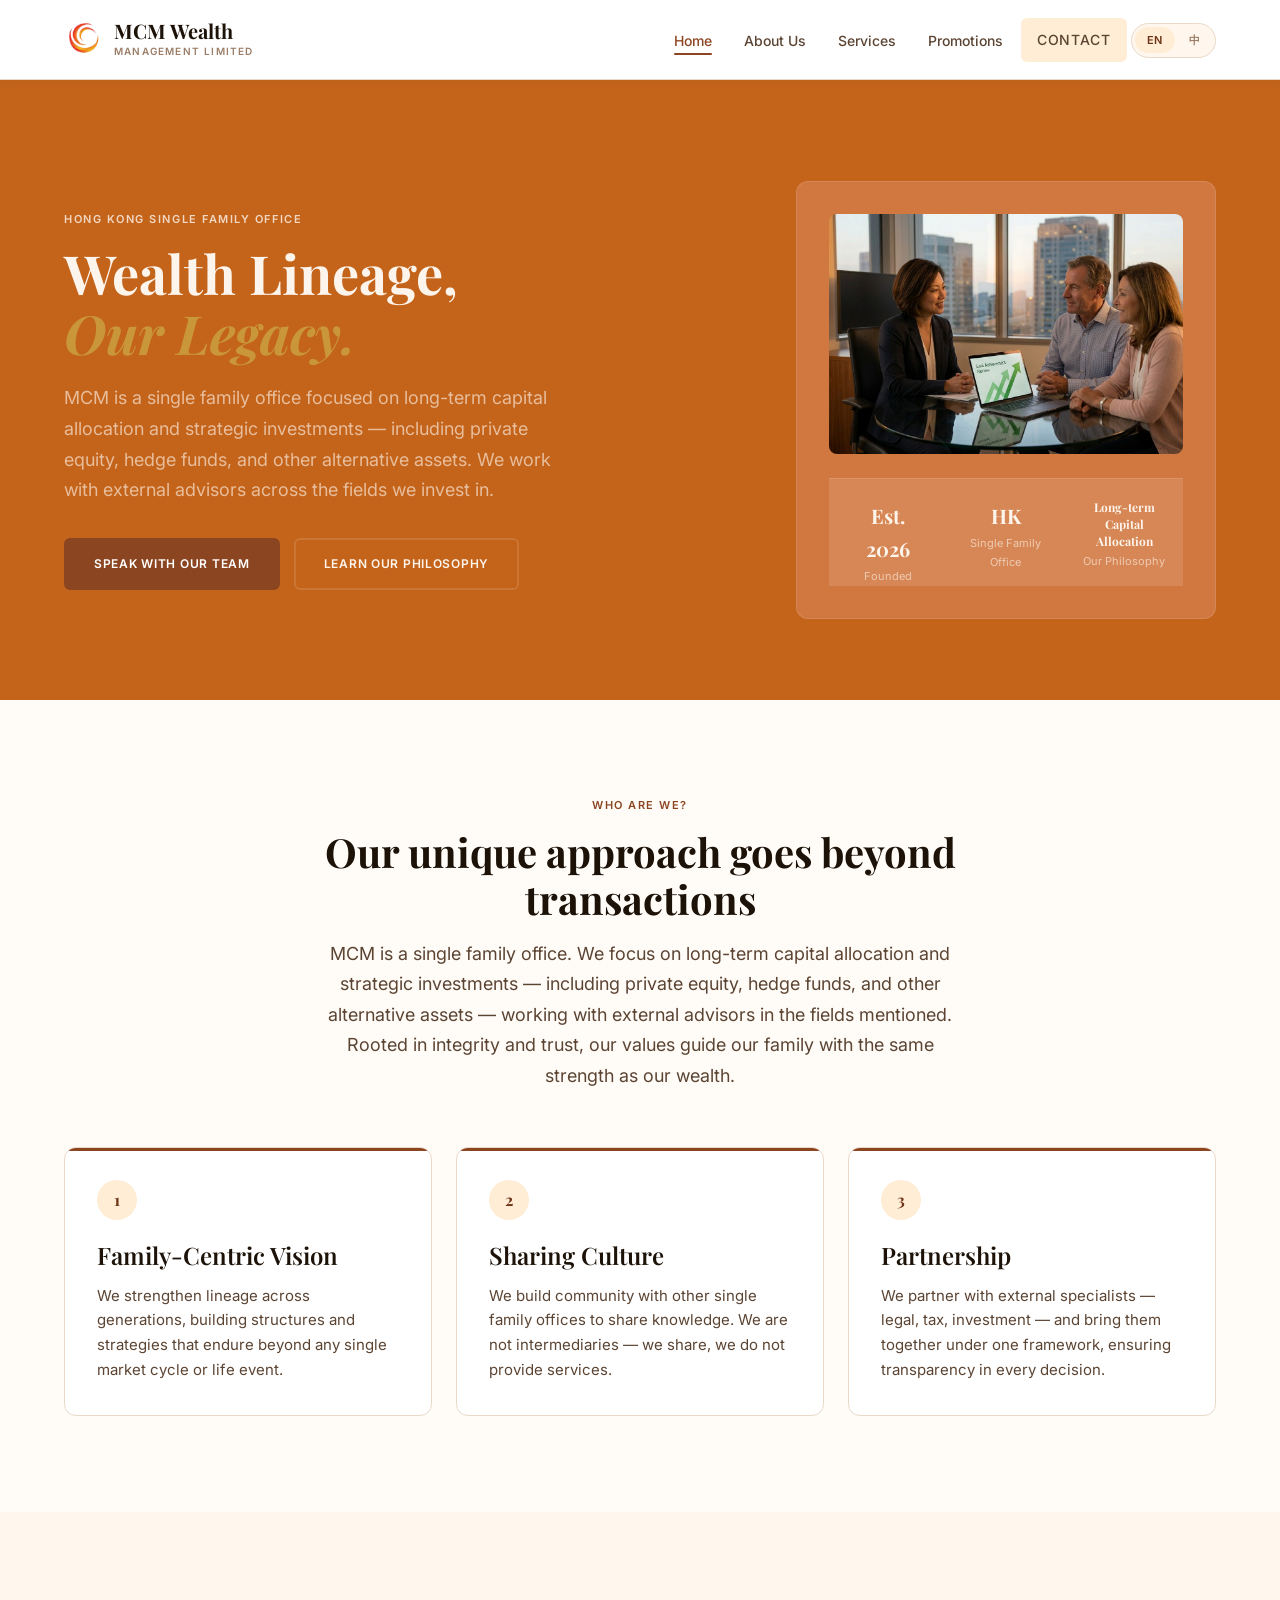
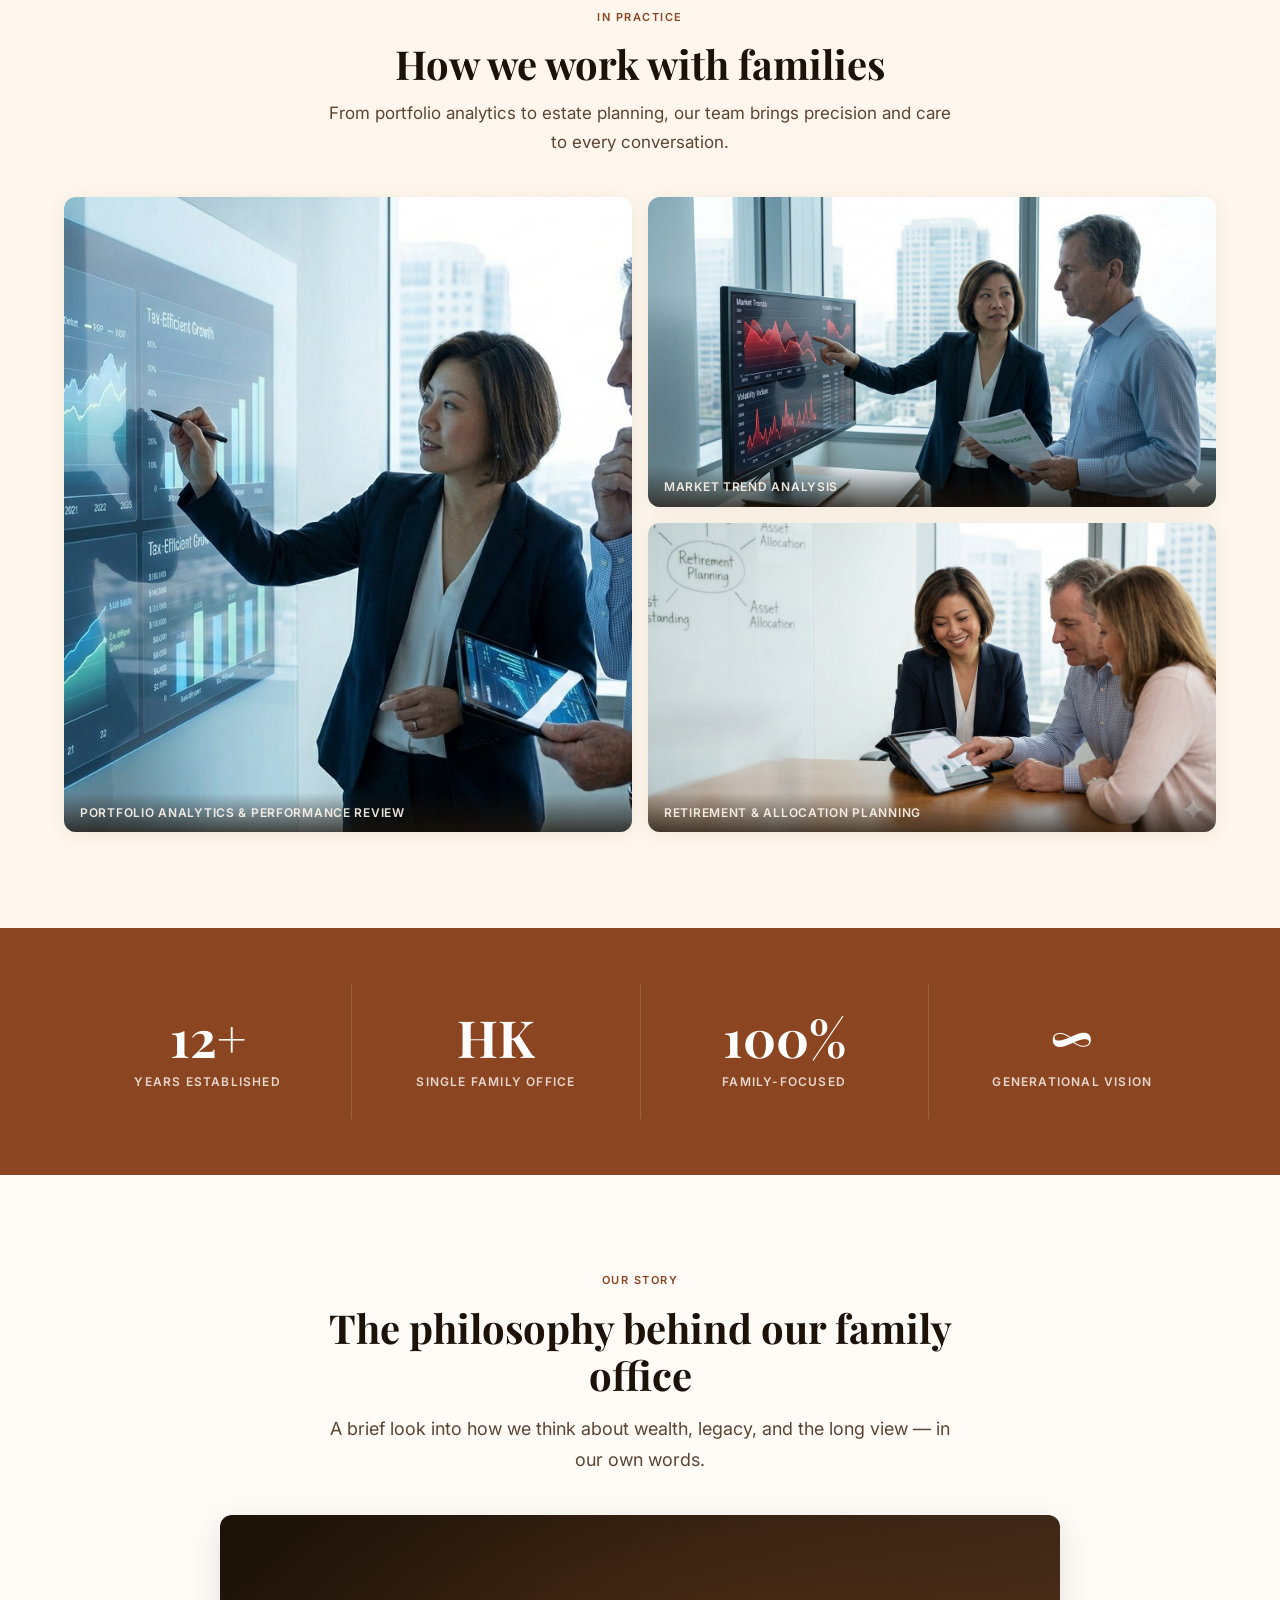
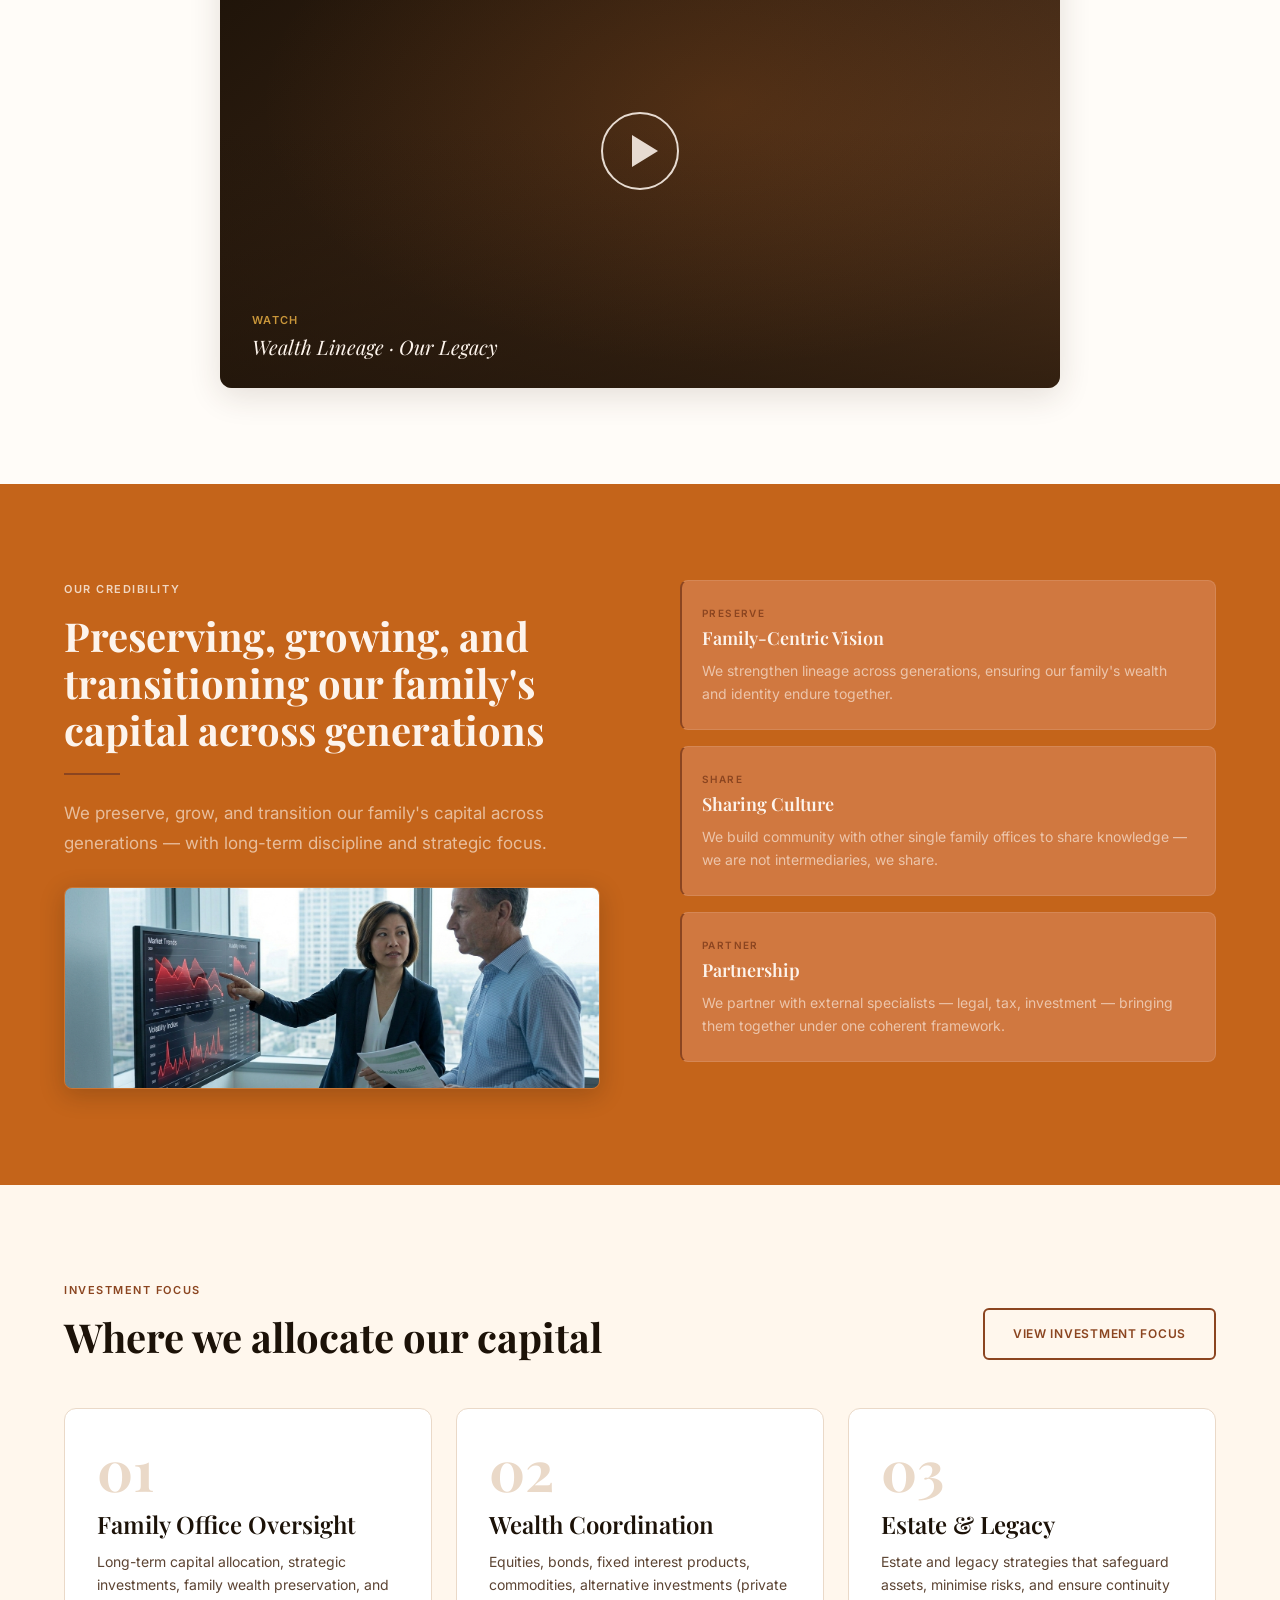
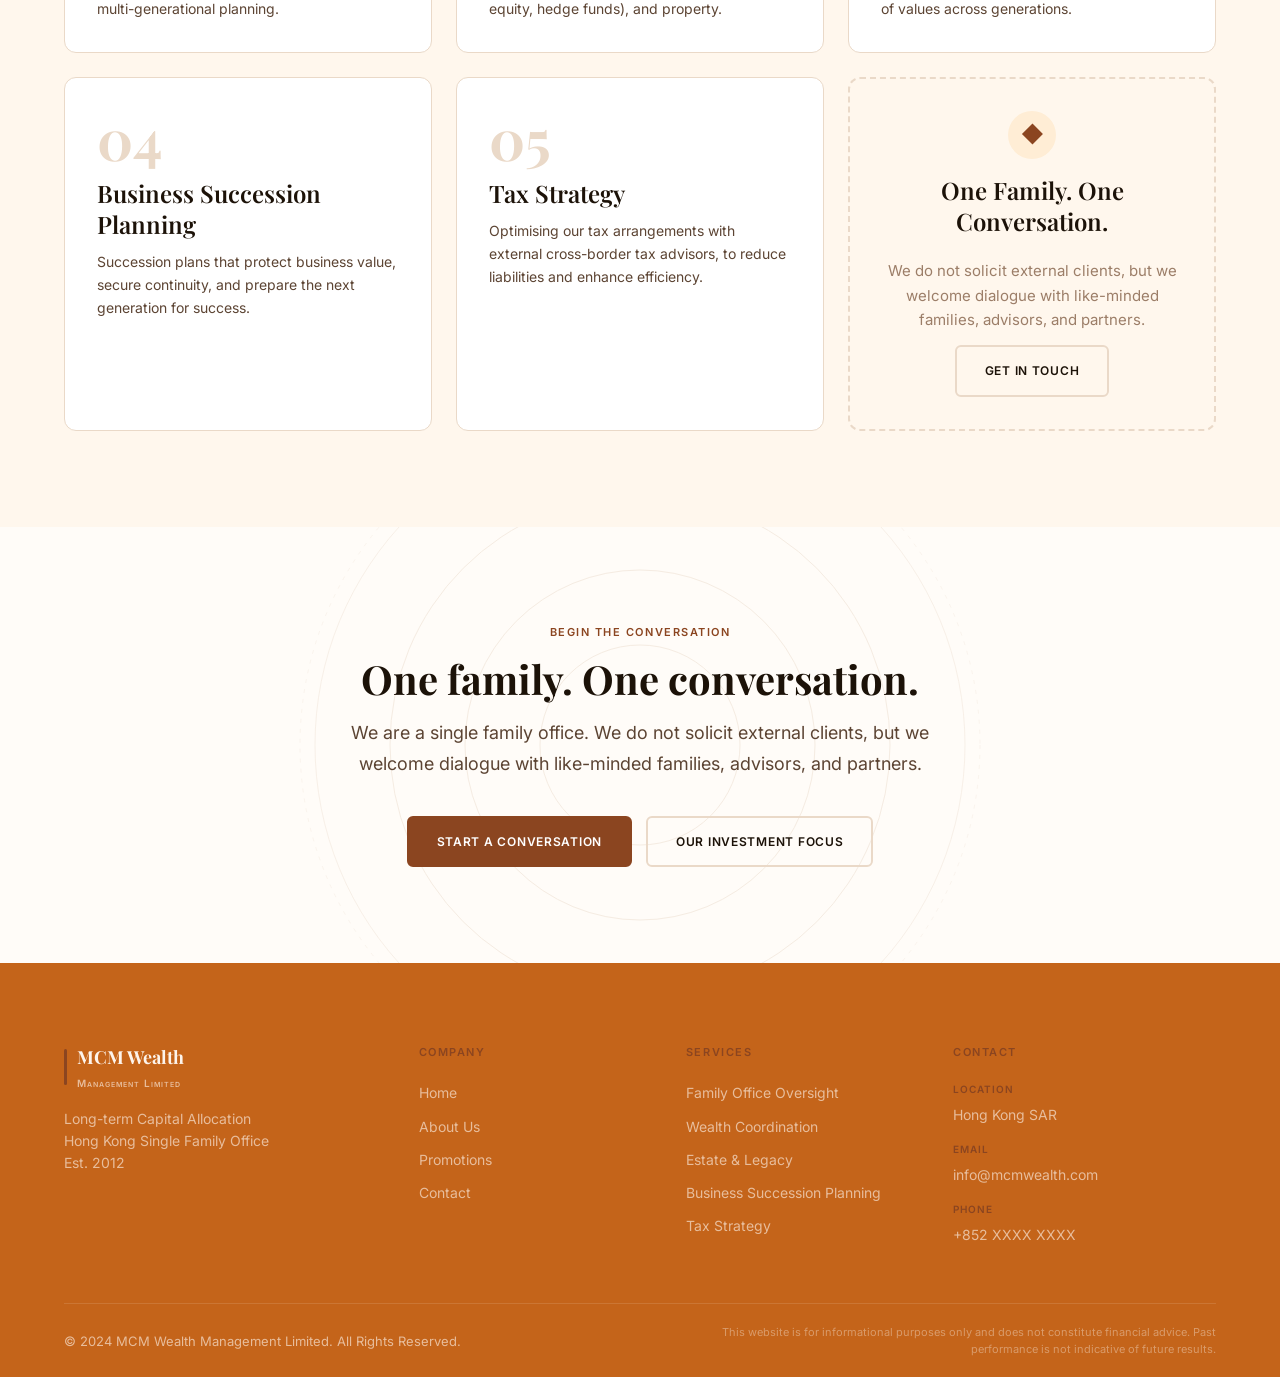
==== commit 911886b4: "feat: add video feature placeholder in page middle + refine color palette - Add .video-feature secti" ====
--- a/preview/index.html
+++ b/preview/index.html
@@ -141,6 +141,29 @@
   </div>
 </div>
 
+<!-- VIDEO FEATURE -->
+<section class="section video-feature" aria-labelledby="video-heading">
+  <div class="container">
+    <div class="section-intro text-center reveal" style="margin-bottom:40px;">
+      <span class="eyebrow">Our Story</span>
+      <h2 id="video-heading">The philosophy behind our family office</h2>
+      <p>A brief look into how we think about wealth, legacy, and the long view — in our own words.</p>
+    </div>
+    <div class="video-wrap reveal reveal-delay-1" role="button" tabindex="0" aria-label="Play: Our Story — MCM Wealth Management">
+      <div class="video-play-btn" aria-hidden="true">
+        <svg viewBox="0 0 80 80" fill="none" xmlns="http://www.w3.org/2000/svg">
+          <circle cx="40" cy="40" r="38" stroke="currentColor" stroke-width="2"/>
+          <polygon points="32,24 58,40 32,56" fill="currentColor"/>
+        </svg>
+      </div>
+      <div class="video-caption">
+        <span class="eyebrow">Watch</span>
+        <p>Wealth Lineage · Our Legacy</p>
+      </div>
+    </div>
+  </div>
+</section>
+
 <!-- CREDIBILITY -->
 <section class="section--dark" aria-labelledby="credibility-heading">
   <div class="container">
--- a/preview/assets/css/main.css
+++ b/preview/assets/css/main.css
@@ -8,11 +8,11 @@
 :root {
     --bg-page:            #FFFCF8;
     --bg-alt:             #FFF7ED;
-    --bg-dark:            #A3642F;
-    --bg-dark-mid:        #B8784A;
-    --orange:             #D4691E;
-    --orange-hover:       #E07A30;
-    --orange-deep:        #B85516;
+    --bg-dark:            #C4641A;
+    --bg-dark-mid:        #D07840;
+    --orange:             #8B4520;
+    --orange-hover:       #A05228;
+    --orange-deep:        #6E3418;
     --orange-pale:        #FFEDD5;
     --orange-soft:        #FED7AA;
     --gold:               #C9963A;
@@ -1205,7 +1205,73 @@
 .footer-bottom .disclaimer { font-size: 11px; color: rgba(253,244,236,0.38); max-width: 500px; text-align: right; line-height: 1.5; }
 
 /* ─────────────────────────────────────────
-   20. Responsive
+   20. Video Feature
+───────────────────────────────────────── */
+.video-feature { background: var(--bg-page); }
+
+.video-wrap {
+    position:      relative;
+    max-width:     840px;
+    margin:        0 auto;
+    aspect-ratio:  16 / 9;
+    border-radius: var(--radius);
+    overflow:      hidden;
+    background:    linear-gradient(140deg, #1C1208 0%, #3A2515 55%, #5C3A20 100%);
+    box-shadow:    var(--shadow-hover);
+    cursor:        pointer;
+}
+
+/* subtle grain texture overlay */
+.video-wrap::before {
+    content:    '';
+    position:   absolute;
+    inset:      0;
+    background: radial-gradient(ellipse at 60% 40%, rgba(196,100,26,0.18) 0%, transparent 65%),
+                linear-gradient(to bottom, transparent 45%, rgba(28,18,8,0.65));
+    z-index:    1;
+}
+
+.video-play-btn {
+    position:  absolute;
+    top:       50%;
+    left:      50%;
+    transform: translate(-50%, -50%);
+    width:     80px;
+    height:    80px;
+    color:     rgba(253,244,236,0.88);
+    z-index:   2;
+    transition: color var(--transition), transform var(--transition);
+}
+
+.video-wrap:hover .video-play-btn {
+    color:     var(--gold);
+    transform: translate(-50%, -50%) scale(1.12);
+}
+
+.video-caption {
+    position: absolute;
+    bottom:   28px;
+    left:     32px;
+    z-index:  2;
+}
+.video-caption .eyebrow {
+    color:       var(--gold);
+    font-size:   11px;
+    letter-spacing: 0.12em;
+    display:     block;
+    margin-bottom: 4px;
+}
+.video-caption p {
+    font-family: var(--font-heading);
+    font-style:  italic;
+    font-size:   20px;
+    color:       var(--text-on-dark);
+    margin:      0;
+    line-height: 1.3;
+}
+
+/* ─────────────────────────────────────────
+   21. Responsive
 ───────────────────────────────────────── */
 @media (max-width: 1024px) {
     .service-full-card { grid-template-columns: 1fr; gap: 24px; padding: 32px; }
